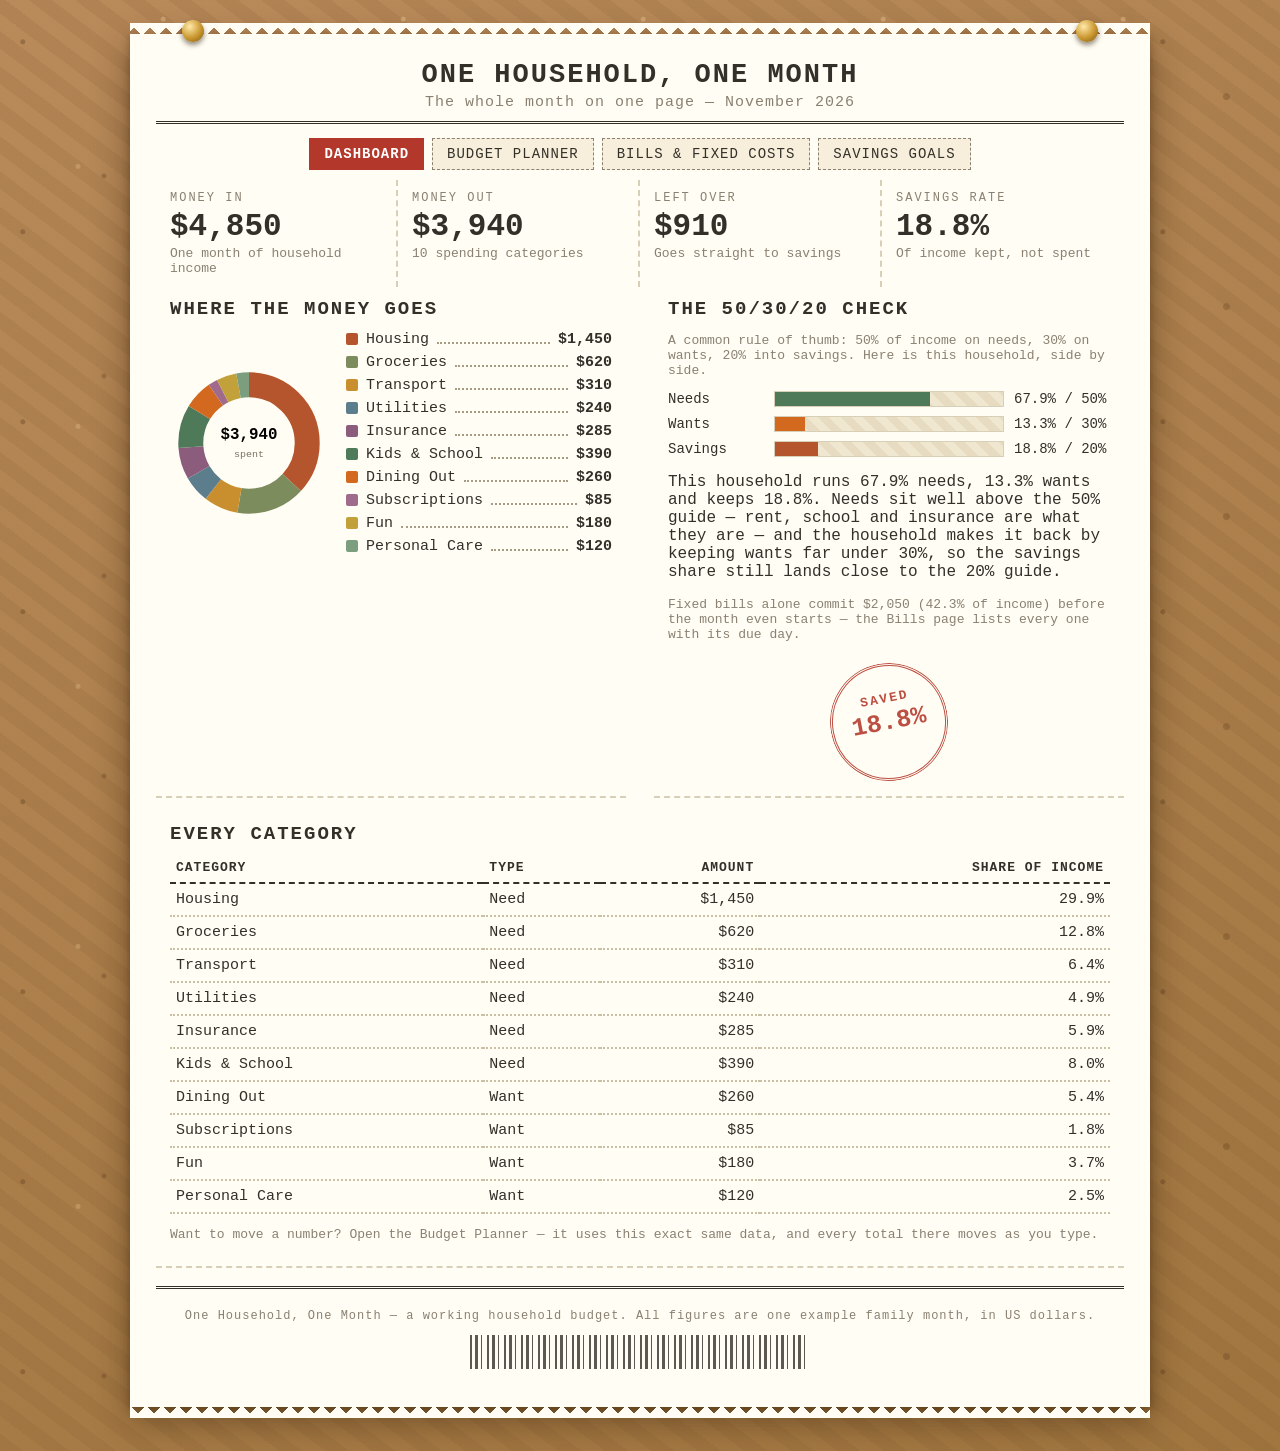
==== index.html @ 1c5a6b63 "temp test copy of household budget site (receipt restyle)" ====
<!DOCTYPE html>
<html lang="en">
<head>
<meta charset="utf-8">
<meta name="viewport" content="width=device-width, initial-scale=1">
<title>Dashboard — One Household, One Month</title>
<link rel="stylesheet" href="style.css">
</head>
<body>
<div class="receipt">
<header class="top">
  <h1>One Household, One Month</h1>
  <p id="month-line">The whole month on one page — November 2026</p>
</header>
<nav class="pills">
  <a href="index.html" class="active">Dashboard</a>
  <a href="planner.html">Budget Planner</a>
  <a href="bills.html">Bills &amp; Fixed Costs</a>
  <a href="goals.html">Savings Goals</a>
</nav>
<main>
  <section class="cards" id="summary-cards"></section>

  <div class="grid2">
    <section class="card">
      <h2 style="margin-top:0">Where the money goes</h2>
      <div style="display:flex; gap:18px; align-items:center; flex-wrap:wrap">
        <svg id="donut" width="158" height="158" viewBox="0 0 190 190" role="img" aria-label="Spending by category donut chart"></svg>
        <ul class="legend" id="donut-legend" style="flex:1; min-width:200px"></ul>
      </div>
    </section>
    <section class="card">
      <h2 style="margin-top:0">The 50/30/20 check</h2>
      <p class="note">A common rule of thumb: 50% of income on needs, 30% on wants, 20% into savings. Here is this household, side by side.</p>
      <div id="rule-bars"></div>
      <p id="rule-verdict"></p>
      <p class="note" id="fixed-note"></p>
      <div style="text-align:center; padding:8px 0 4px"><span class="stamp" id="stamp">SAVED<br><span class="stamp-big">—</span></span></div>
    </section>
  </div>

  <section class="card" style="margin-top:14px">
    <h2 style="margin-top:0">Every category</h2>
    <table id="cat-table">
      <thead><tr><th>Category</th><th>Type</th><th class="num">Amount</th><th class="num">Share of income</th></tr></thead>
      <tbody></tbody>
    </table>
    <p class="note">Want to move a number? Open the Budget Planner — it uses this exact same data, and every total there moves as you type.</p>
  </section>
</main>
<footer>One Household, One Month — a working household budget. All figures are one example family month, in US dollars.</footer>
<script src="data.js"></script>
<script>
const d = window.HOUSEHOLD, M = window.BudgetMath;
const out = M.totalOut(d), left = M.leftover(d);
const needs = M.bucketTotal(d, 'needs'), wants = M.bucketTotal(d, 'wants');

document.getElementById('summary-cards').innerHTML = [
  ['Money in', M.money(d.income), 'One month of household income'],
  ['Money out', M.money(out), d.categories.length + ' spending categories'],
  ['Left over', M.money(left), 'Goes straight to savings'],
  ['Savings rate', M.pct(left, d.income).toFixed(1) + '%', 'Of income kept, not spent']
].map(c => `<div class="card"><div class="label">${c[0]}</div><div class="big">${c[1]}</div><div class="sub">${c[2]}</div></div>`).join('');

// Donut chart, drawn as SVG stroke segments from the same data.
const svg = document.getElementById('donut');
const R = 70, C = 2 * Math.PI * R;
let offset = 0, segs = '';
for (const c of d.categories) {
  const frac = c.amount / out;
  segs += `<circle cx="95" cy="95" r="${R}" fill="none" stroke="${c.color}" stroke-width="30"
    stroke-dasharray="${(frac * C).toFixed(1)} ${C.toFixed(1)}"
    stroke-dashoffset="${(-offset * C).toFixed(1)}" transform="rotate(-90 95 95)"></circle>`;
  offset += frac;
}
svg.innerHTML = segs + `<text x="95" y="90" text-anchor="middle" font-size="19" font-weight="bold">${M.money(out)}</text>
  <text x="95" y="112" text-anchor="middle" font-size="12" fill="#7a7264">spent</text>`;

document.getElementById('donut-legend').innerHTML = d.categories.map(c =>
  `<li><span class="dot" style="background:${c.color}"></span>${c.name}<span class="leader"></span><span class="amt">${M.money(c.amount)}</span></li>`).join('');

const rows = [
  ['Needs', needs, 50, '#4f7a5a'],
  ['Wants', wants, 30, '#d2691e'],
  ['Savings', left, 20, '#b4552d']
];
document.getElementById('rule-bars').innerHTML = rows.map(r => {
  const actual = M.pct(r[1], d.income);
  return `<div class="bar-row"><span>${r[0]}</span>
    <span class="bar-track"><span class="bar-fill" style="display:block;width:${Math.min(actual, 100).toFixed(1)}%;background:${r[3]}"></span></span>
    <span>${actual.toFixed(1)}% / ${r[2]}%</span></div>`;
}).join('');
document.getElementById('rule-verdict').textContent =
  `This household runs ${M.pct(needs, d.income).toFixed(1)}% needs, ${M.pct(wants, d.income).toFixed(1)}% wants and keeps ${M.pct(left, d.income).toFixed(1)}%. Needs sit well above the 50% guide — rent, school and insurance are what they are — and the household makes it back by keeping wants far under 30%, so the savings share still lands close to the 20% guide.`;

document.querySelector('#stamp .stamp-big').textContent = M.pct(left, d.income).toFixed(1) + '%';

const fixedTotal = d.bills.reduce((s, b) => s + b.amount, 0);
document.getElementById('fixed-note').textContent =
  `Fixed bills alone commit ${M.money(fixedTotal)} (${M.pct(fixedTotal, d.income).toFixed(1)}% of income) before the month even starts — the Bills page lists every one with its due day.`;

document.querySelector('#cat-table tbody').innerHTML = d.categories.map(c =>
  `<tr><td>${c.name}</td><td>${c.bucket === 'needs' ? 'Need' : 'Want'}</td><td class="num">${M.money(c.amount)}</td><td class="num">${M.pct(c.amount, d.income).toFixed(1)}%</td></tr>`).join('');
</script>
</div>
</body>
</html>
---- style.css ----
/* One Household, One Month — a giant shopping receipt pinned to a cork board.
   Monospace print, dotted leader lines, torn zig-zag edges, red ink stamps,
   and the savings goals as little pinned notes beside the main receipt. */
:root {
  --paper: #fffdf4;
  --paper-shade: #f7efdb;
  --ink: #33302a;
  --muted: #8a8172;
  --stamp-red: #b3372a;
  --cork-1: #b98a5a;
  --cork-2: #a1763f;
  --line: #d8cfb8;
}
* { box-sizing: border-box; }
body {
  margin: 0;
  font-family: 'Courier New', Courier, monospace;
  color: var(--ink);
  /* The cork board: warm brown with a fine speckle of cork flecks. */
  background-color: var(--cork-1);
  background-image:
    radial-gradient(circle at 12% 22%, rgba(90, 58, 26, .35) 0 2px, transparent 3px),
    radial-gradient(circle at 68% 8%, rgba(255, 226, 178, .30) 0 2px, transparent 3px),
    radial-gradient(circle at 84% 46%, rgba(90, 58, 26, .28) 0 3px, transparent 4px),
    radial-gradient(circle at 30% 64%, rgba(255, 226, 178, .22) 0 2px, transparent 3px),
    radial-gradient(circle at 52% 88%, rgba(90, 58, 26, .30) 0 2px, transparent 3px),
    radial-gradient(circle at 93% 78%, rgba(255, 226, 178, .25) 0 3px, transparent 4px),
    repeating-linear-gradient(37deg, rgba(122, 82, 40, .12) 0 14px, transparent 14px 28px),
    linear-gradient(160deg, var(--cork-1), var(--cork-2));
  background-size: 190px 190px, 240px 240px, 210px 210px, 260px 260px, 200px 200px, 230px 230px, auto, auto;
  padding: 34px 14px 44px;
}

/* ---------- the receipt sheet ---------- */
.receipt {
  position: relative;
  max-width: 1020px;
  margin: 0 auto;
  background: var(--paper);
  box-shadow: 0 14px 34px rgba(46, 28, 8, .45), 0 3px 8px rgba(46, 28, 8, .35);
  padding: 10px 0 6px;
}
/* torn zig-zag tear edges, top and bottom */
.receipt::before, .receipt::after {
  content: ""; position: absolute; left: 0; right: 0; height: 12px;
  background:
    linear-gradient(45deg, transparent 33.333%, var(--paper) 33.333%, var(--paper) 66.667%, transparent 66.667%),
    linear-gradient(-45deg, transparent 33.333%, var(--paper) 33.333%, var(--paper) 66.667%, transparent 66.667%);
  background-size: 16px 32px;
}
.receipt::before { top: -11px; transform: rotate(180deg); }
.receipt::after { bottom: -11px; }
/* brass pins through the top corners */
header.top::before, header.top::after {
  content: ""; position: absolute; top: -24px; width: 22px; height: 22px; border-radius: 50%;
  background: radial-gradient(circle at 35% 30%, #ffe9a8, #c9962e 55%, #7d5a14);
  box-shadow: 0 3px 5px rgba(46, 28, 8, .5);
  z-index: 3;
}
header.top::before { left: 26px; }
header.top::after { right: 26px; }

header.top {
  position: relative;
  text-align: center;
  padding: 16px 20px 10px;
  border-bottom: 3px double var(--ink);
  margin: 0 26px;
}
header.top h1 {
  margin: 0 0 4px; font-size: 27px; letter-spacing: 2px; text-transform: uppercase;
}
header.top p { margin: 0; color: var(--muted); font-size: 15px; letter-spacing: 1px; }

nav.pills {
  display: flex; gap: 8px; flex-wrap: wrap; justify-content: center;
  padding: 14px 20px 2px;
}
nav.pills a {
  text-decoration: none; color: var(--ink);
  background: var(--paper-shade); border: 1px dashed var(--muted);
  padding: 7px 14px; font-size: 14px; letter-spacing: 1px; text-transform: uppercase;
}
nav.pills a.active { background: var(--stamp-red); border: 1px solid var(--stamp-red); color: #fff; font-weight: bold; }

main { padding: 8px 26px 8px; }
.cards { display: grid; grid-template-columns: repeat(auto-fit, minmax(210px, 1fr)); gap: 0; }
.card {
  background: transparent; border: 0; border-bottom: 2px dashed var(--line);
  padding: 11px 14px;
}
.cards .card { border-bottom: 0; border-right: 2px dashed var(--line); }
.cards .card:last-child { border-right: 0; }
@media (max-width: 760px) { .cards .card { border-right: 0; border-bottom: 2px dashed var(--line); } }
.card .label { color: var(--muted); font-size: 12px; text-transform: uppercase; letter-spacing: 2px; }
.card .big { font-size: 31px; font-weight: bold; margin: 4px 0 2px; }
.card .sub { color: var(--muted); font-size: 13px; }
h2 { font-size: 19px; margin: 14px 0 8px; text-transform: uppercase; letter-spacing: 2px; }
.grid2 { display: grid; grid-template-columns: 1fr 1fr; gap: 0 28px; }
@media (max-width: 760px) { .grid2 { grid-template-columns: 1fr; } }

/* dotted leader lines between a name and its number */
.legend { list-style: none; margin: 0; padding: 0; font-size: 15px; }
.legend li { display: flex; align-items: flex-end; gap: 8px; padding: 3px 0; }
.legend .leader { flex: 1; border-bottom: 2px dotted #a79c83; margin-bottom: 4px; }
.legend .dot { width: 12px; height: 12px; border-radius: 2px; display: inline-block; margin-bottom: 3px; }
.legend .amt { font-weight: bold; }

.bar-row { display: grid; grid-template-columns: 96px 1fr 96px; gap: 10px; align-items: center; margin: 9px 0; font-size: 14px; }
.bar-track { background: repeating-linear-gradient(45deg, #efe7d0 0 8px, #e7dcc2 8px 16px); height: 16px; border: 1px solid var(--line); }
.bar-fill { height: 100%; }

table { width: 100%; border-collapse: collapse; font-size: 15px; }
th, td { padding: 7px 6px; border-bottom: 2px dotted #c9bfa5; text-align: left; }
th { text-transform: uppercase; letter-spacing: 1px; font-size: 13px; border-bottom: 2px dashed var(--ink); }
td.num, th.num { text-align: right; }
tfoot th { border-bottom: 0; border-top: 3px double var(--ink); }

input[type="number"], select {
  width: 110px; padding: 6px 8px; font-size: 16px; font-family: inherit; font-weight: bold;
  color: var(--ink); background: #fffef9;
  border: 0; border-bottom: 2px dotted var(--muted); border-radius: 0;
}
select { width: auto; }
input[type="number"]:focus, select:focus { outline: 2px dashed var(--stamp-red); outline-offset: 1px; }
input[type="range"] { width: 100%; accent-color: var(--stamp-red); }
button {
  background: var(--paper); color: var(--stamp-red); cursor: pointer;
  border: 2px solid var(--stamp-red); border-radius: 4px;
  padding: 8px 16px; font-size: 14px; font-family: inherit; font-weight: bold;
  text-transform: uppercase; letter-spacing: 1px; transform: rotate(-.5deg);
}
button.secondary { color: var(--ink); border-color: var(--ink); transform: rotate(.5deg); }

.progress { background: repeating-linear-gradient(45deg, #f1e9d2 0 8px, #e9dfc4 8px 16px); height: 15px; border: 1px solid var(--line); margin: 8px 0; }
.progress > div { height: 100%; background: var(--stamp-red); opacity: .75; }

.calendar { display: grid; grid-template-columns: repeat(7, 1fr); gap: 5px; }
.calendar .dow { font-size: 11px; color: var(--muted); text-align: center; text-transform: uppercase; letter-spacing: 1px; }
.calendar .day {
  background: #fffef9; border: 1px dashed #c9bfa5;
  min-height: 62px; padding: 5px; font-size: 13px;
}
.calendar .day.empty { background: transparent; border: 0; }
.calendar .day .bill { display: block; margin-top: 4px; color: var(--stamp-red); font-size: 11px; font-weight: bold; }

/* the red ink stamp */
.stamp {
  display: inline-block; color: var(--stamp-red); border: 3px double var(--stamp-red);
  border-radius: 50%; width: 118px; height: 118px; text-align: center;
  transform: rotate(-11deg); opacity: .88; padding-top: 25px;
  font-weight: bold; letter-spacing: 2px; font-size: 13px; line-height: 1.25;
  mask-image: radial-gradient(circle, #000 78%, rgba(0,0,0,.75) 100%);
}
.stamp .stamp-big { font-size: 25px; letter-spacing: 0; }

/* savings goals: little torn notes pinned beside the receipt */
#goal-cards { gap: 18px; }
#goal-cards .card {
  --note: #fdf3b8;
  position: relative; background: var(--note); border: 0;
  padding: 20px 16px 18px; box-shadow: 0 6px 14px rgba(46, 28, 8, .30);
}
#goal-cards .card:nth-child(1) { --note: #fdf3b8; transform: rotate(-1.2deg); }
#goal-cards .card:nth-child(2) { --note: #dceefb; transform: rotate(.8deg); }
#goal-cards .card:nth-child(3) { --note: #fbe3ec; transform: rotate(-.6deg); }
#goal-cards .card::before {
  content: ""; position: absolute; top: -10px; left: 50%; margin-left: -10px;
  width: 20px; height: 20px; border-radius: 50%;
  background: radial-gradient(circle at 35% 30%, #ffb3a3, var(--stamp-red) 60%, #7e1f16);
  box-shadow: 0 3px 4px rgba(46, 28, 8, .45); z-index: 2;
}
#goal-cards .card::after {
  content: ""; position: absolute; left: 0; right: 0; bottom: -9px; height: 10px;
  background:
    linear-gradient(45deg, transparent 33.333%, var(--note) 33.333%, var(--note) 66.667%, transparent 66.667%),
    linear-gradient(-45deg, transparent 33.333%, var(--note) 33.333%, var(--note) 66.667%, transparent 66.667%);
  background-size: 14px 28px;
}
#goal-cards .progress { background: rgba(255,255,255,.55); border-color: rgba(90, 70, 30, .25); }
#goal-cards .progress > div { background: var(--ink); opacity: .65; }

footer {
  color: var(--muted); font-size: 12px; text-align: center; letter-spacing: 1px;
  padding: 20px 26px 16px; margin: 10px 26px 14px; border-top: 3px double var(--ink);
}
/* a printed barcode along the foot of the receipt */
footer::after {
  content: ""; display: block; height: 34px; margin: 12px auto 2px; max-width: 340px;
  background: repeating-linear-gradient(90deg, var(--ink) 0 2px, transparent 2px 5px, var(--ink) 5px 8px, transparent 8px 11px, var(--ink) 11px 12px, transparent 12px 17px);
  opacity: .8;
}
.note { color: var(--muted); font-size: 13px; }
.warn { color: var(--stamp-red); font-weight: bold; text-transform: uppercase; letter-spacing: 1px; }
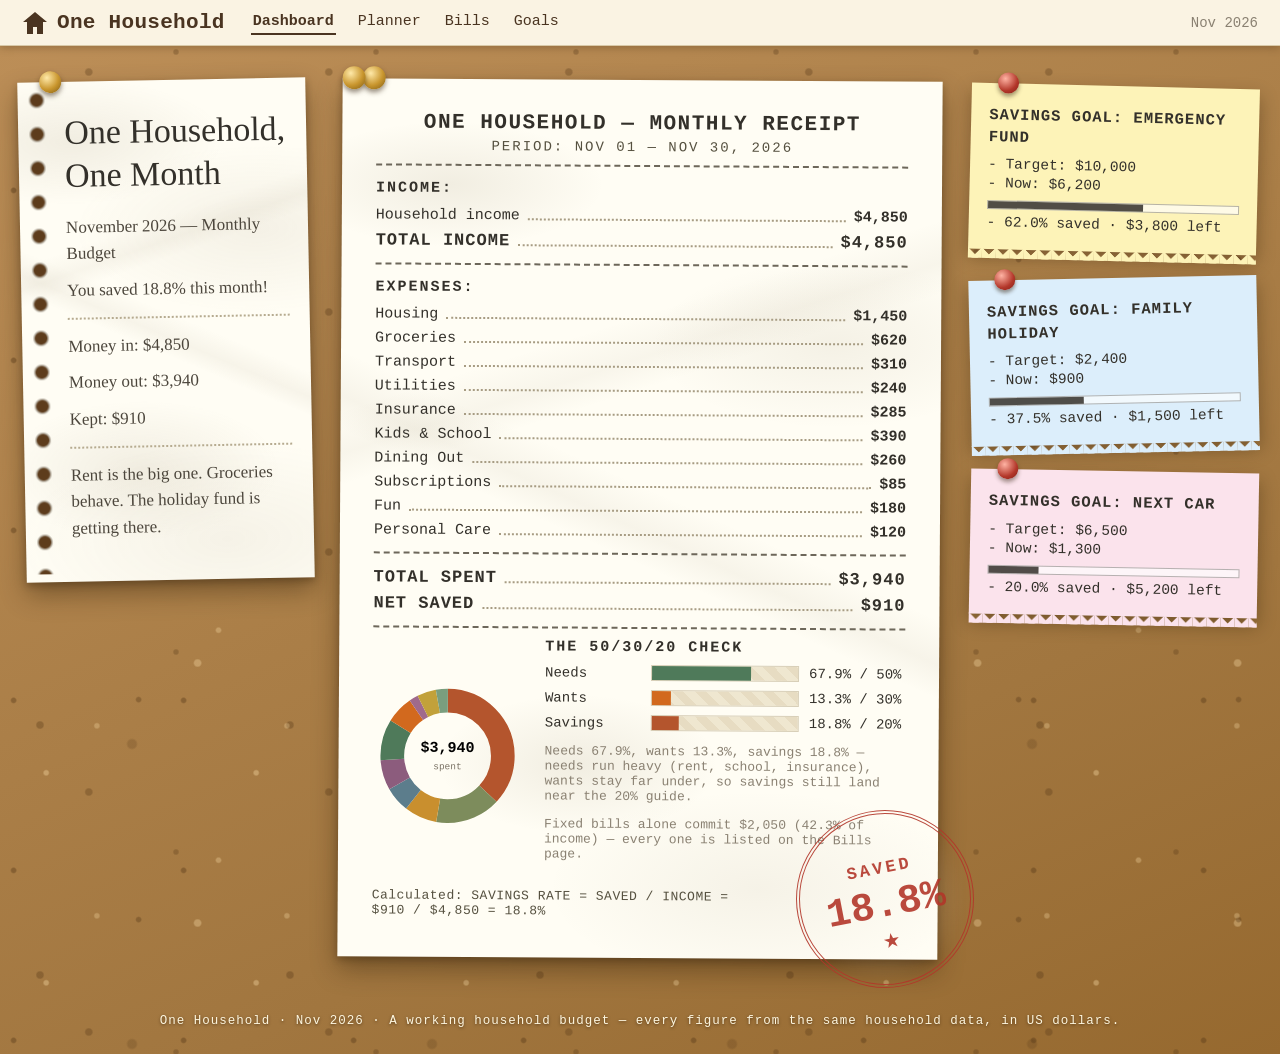
==== commit a41f50ee: "replica mockup restyle" ====
--- a/index.html
+++ b/index.html
@@ -7,60 +7,96 @@
 <link rel="stylesheet" href="style.css">
 </head>
 <body>
-<div class="receipt">
-<header class="top">
-  <h1>One Household, One Month</h1>
-  <p id="month-line">The whole month on one page — November 2026</p>
+<header class="topbar">
+  <span class="brand">
+    <svg width="26" height="24" viewBox="0 0 26 24" aria-hidden="true"><path d="M13 1 L25 11 H21 V23 H15 V16 H11 V23 H5 V11 H1 Z" fill="#4a3421"/></svg>
+    One Household
+  </span>
+  <nav class="topnav">
+    <a href="index.html" class="active">Dashboard</a>
+    <a href="planner.html">Planner</a>
+    <a href="bills.html">Bills</a>
+    <a href="goals.html">Goals</a>
+  </nav>
+  <span class="month-tag">Nov 2026</span>
 </header>
-<nav class="pills">
-  <a href="index.html" class="active">Dashboard</a>
-  <a href="planner.html">Budget Planner</a>
-  <a href="bills.html">Bills &amp; Fixed Costs</a>
-  <a href="goals.html">Savings Goals</a>
-</nav>
-<main>
-  <section class="cards" id="summary-cards"></section>
 
-  <div class="grid2">
-    <section class="card">
-      <h2 style="margin-top:0">Where the money goes</h2>
-      <div style="display:flex; gap:18px; align-items:center; flex-wrap:wrap">
-        <svg id="donut" width="158" height="158" viewBox="0 0 190 190" role="img" aria-label="Spending by category donut chart"></svg>
-        <ul class="legend" id="donut-legend" style="flex:1; min-width:200px"></ul>
+<div class="board">
+  <!-- LEFT: the notebook page -->
+  <aside class="notebook crumpled torn">
+    <h1>One Household,<br>One Month</h1>
+    <p>November 2026 — Monthly Budget</p>
+    <p id="left-saved-line">You saved 18.8% this month!</p>
+    <div class="dotline"></div>
+    <p>Money in: <span id="left-in"></span></p>
+    <p>Money out: <span id="left-out"></span></p>
+    <p>Kept: <span id="left-kept"></span></p>
+    <div class="dotline"></div>
+    <p>Rent is the big one. Groceries behave. The holiday fund is getting there.</p>
+  </aside>
+
+  <!-- CENTRE: the monthly receipt -->
+  <div class="receipt-col">
+    <main class="receipt crumpled torn">
+      <h1>One Household — Monthly Receipt</h1>
+      <p class="period">Period: Nov 01 — Nov 30, 2026</p>
+      <div class="rule-dash"></div>
+
+      <h3>Income:</h3>
+      <div class="rline"><span>Household income</span><span class="leader"></span><span class="amt" id="rc-income"></span></div>
+      <div class="rline total"><span>Total income</span><span class="leader"></span><span class="amt" id="rc-total-income"></span></div>
+      <div class="rule-dash"></div>
+
+      <h3>Expenses:</h3>
+      <div id="rc-expenses"></div>
+      <div class="rule-dash"></div>
+      <div class="rline total"><span>Total spent</span><span class="leader"></span><span class="amt" id="rc-total-spent"></span></div>
+      <div class="rline total"><span>Net saved</span><span class="leader"></span><span class="amt" id="rc-net-saved"></span></div>
+      <div class="rule-dash"></div>
+
+      <div class="chart-row">
+        <svg id="donut" width="150" height="150" viewBox="0 0 190 190" role="img" aria-label="Spending by category donut chart"></svg>
+        <div>
+          <h3 style="margin-top:0">The 50/30/20 check</h3>
+          <div id="rule-bars"></div>
+          <p class="note" id="rule-verdict" style="margin-bottom:4px"></p>
+          <p class="note" id="fixed-note"></p>
+        </div>
       </div>
-    </section>
-    <section class="card">
-      <h2 style="margin-top:0">The 50/30/20 check</h2>
-      <p class="note">A common rule of thumb: 50% of income on needs, 30% on wants, 20% into savings. Here is this household, side by side.</p>
-      <div id="rule-bars"></div>
-      <p id="rule-verdict"></p>
-      <p class="note" id="fixed-note"></p>
-      <div style="text-align:center; padding:8px 0 4px"><span class="stamp" id="stamp">SAVED<br><span class="stamp-big">—</span></span></div>
-    </section>
+      <p class="calc-line" id="calc-line"></p>
+    </main>
+    <div class="stamp-lg" id="stamp">SAVED<br><span class="stamp-big">—</span><br>★</div>
   </div>
 
-  <section class="card" style="margin-top:14px">
-    <h2 style="margin-top:0">Every category</h2>
-    <table id="cat-table">
-      <thead><tr><th>Category</th><th>Type</th><th class="num">Amount</th><th class="num">Share of income</th></tr></thead>
-      <tbody></tbody>
-    </table>
-    <p class="note">Want to move a number? Open the Budget Planner — it uses this exact same data, and every total there moves as you type.</p>
-  </section>
-</main>
-<footer>One Household, One Month — a working household budget. All figures are one example family month, in US dollars.</footer>
+  <!-- RIGHT: the savings goal notes -->
+  <aside class="goal-notes" id="goal-notes"></aside>
+</div>
+
+<footer class="board-foot">One Household · Nov 2026 · A working household budget — every figure from the same household data, in US dollars.</footer>
+
 <script src="data.js"></script>
 <script>
 const d = window.HOUSEHOLD, M = window.BudgetMath;
 const out = M.totalOut(d), left = M.leftover(d);
 const needs = M.bucketTotal(d, 'needs'), wants = M.bucketTotal(d, 'wants');
+const rate = M.pct(left, d.income);
 
-document.getElementById('summary-cards').innerHTML = [
-  ['Money in', M.money(d.income), 'One month of household income'],
-  ['Money out', M.money(out), d.categories.length + ' spending categories'],
-  ['Left over', M.money(left), 'Goes straight to savings'],
-  ['Savings rate', M.pct(left, d.income).toFixed(1) + '%', 'Of income kept, not spent']
-].map(c => `<div class="card"><div class="label">${c[0]}</div><div class="big">${c[1]}</div><div class="sub">${c[2]}</div></div>`).join('');
+// Left notebook page
+document.getElementById('left-saved-line').textContent = `You saved ${rate.toFixed(1)}% this month!`;
+document.getElementById('left-in').textContent = M.money(d.income);
+document.getElementById('left-out').textContent = M.money(out);
+document.getElementById('left-kept').textContent = M.money(left);
+
+// Receipt lines, all from the one data object
+document.getElementById('rc-income').textContent = M.money(d.income);
+document.getElementById('rc-total-income').textContent = M.money(d.income);
+document.getElementById('rc-expenses').innerHTML = d.categories.map(c =>
+  `<div class="rline"><span>${c.name}</span><span class="leader"></span><span class="amt">${M.money(c.amount)}</span></div>`).join('');
+document.getElementById('rc-total-spent').textContent = M.money(out);
+document.getElementById('rc-net-saved').textContent = M.money(left);
+document.getElementById('calc-line').textContent =
+  `Calculated: SAVINGS RATE = SAVED / INCOME = ${M.money(left)} / ${M.money(d.income)} = ${rate.toFixed(1)}%`;
+document.querySelector('#stamp .stamp-big').textContent = rate.toFixed(1) + '%';
 
 // Donut chart, drawn as SVG stroke segments from the same data.
 const svg = document.getElementById('donut');
@@ -76,9 +112,6 @@
 svg.innerHTML = segs + `<text x="95" y="90" text-anchor="middle" font-size="19" font-weight="bold">${M.money(out)}</text>
   <text x="95" y="112" text-anchor="middle" font-size="12" fill="#7a7264">spent</text>`;
 
-document.getElementById('donut-legend').innerHTML = d.categories.map(c =>
-  `<li><span class="dot" style="background:${c.color}"></span>${c.name}<span class="leader"></span><span class="amt">${M.money(c.amount)}</span></li>`).join('');
-
 const rows = [
   ['Needs', needs, 50, '#4f7a5a'],
   ['Wants', wants, 30, '#d2691e'],
@@ -91,17 +124,23 @@
     <span>${actual.toFixed(1)}% / ${r[2]}%</span></div>`;
 }).join('');
 document.getElementById('rule-verdict').textContent =
-  `This household runs ${M.pct(needs, d.income).toFixed(1)}% needs, ${M.pct(wants, d.income).toFixed(1)}% wants and keeps ${M.pct(left, d.income).toFixed(1)}%. Needs sit well above the 50% guide — rent, school and insurance are what they are — and the household makes it back by keeping wants far under 30%, so the savings share still lands close to the 20% guide.`;
-
-document.querySelector('#stamp .stamp-big').textContent = M.pct(left, d.income).toFixed(1) + '%';
+  `Needs ${M.pct(needs, d.income).toFixed(1)}%, wants ${M.pct(wants, d.income).toFixed(1)}%, savings ${rate.toFixed(1)}% — needs run heavy (rent, school, insurance), wants stay far under, so savings still land near the 20% guide.`;
 
 const fixedTotal = d.bills.reduce((s, b) => s + b.amount, 0);
 document.getElementById('fixed-note').textContent =
-  `Fixed bills alone commit ${M.money(fixedTotal)} (${M.pct(fixedTotal, d.income).toFixed(1)}% of income) before the month even starts — the Bills page lists every one with its due day.`;
+  `Fixed bills alone commit ${M.money(fixedTotal)} (${M.pct(fixedTotal, d.income).toFixed(1)}% of income) — every one is listed on the Bills page.`;
 
-document.querySelector('#cat-table tbody').innerHTML = d.categories.map(c =>
-  `<tr><td>${c.name}</td><td>${c.bucket === 'needs' ? 'Need' : 'Want'}</td><td class="num">${M.money(c.amount)}</td><td class="num">${M.pct(c.amount, d.income).toFixed(1)}%</td></tr>`).join('');
+// Right-hand goal notes, one per savings goal
+document.getElementById('goal-notes').innerHTML = d.goals.map(g => {
+  const p = M.pct(g.saved, g.target);
+  return `<section class="note-card">
+    <h3>Savings goal: ${g.name}</h3>
+    <p>- Target: ${M.money(g.target)}</p>
+    <p>- Now: ${M.money(g.saved)}</p>
+    <div class="bar"><div style="width:${p.toFixed(1)}%"></div></div>
+    <p>- ${p.toFixed(1)}% saved · ${M.money(g.target - g.saved)} left</p>
+  </section>`;
+}).join('');
 </script>
-</div>
 </body>
 </html>
--- a/style.css
+++ b/style.css
@@ -1,121 +1,210 @@
-/* One Household, One Month — a giant shopping receipt pinned to a cork board.
-   Monospace print, dotted leader lines, torn zig-zag edges, red ink stamps,
-   and the savings goals as little pinned notes beside the main receipt. */
+/* One Household, One Month — a cork board with papers pinned to it.
+   Composition follows the approved mockup: a slim cream top bar, a crumpled
+   notebook page on the left, the big monthly receipt in the centre with a
+   red ink stamp overlapping its corner, and the savings goals as small
+   coloured notes pinned on the right. */
 :root {
   --paper: #fffdf4;
-  --paper-shade: #f7efdb;
   --ink: #33302a;
   --muted: #8a8172;
   --stamp-red: #b3372a;
-  --cork-1: #b98a5a;
-  --cork-2: #a1763f;
   --line: #d8cfb8;
+  --hand: 'Segoe Print', 'Bradley Hand', 'Comic Sans MS', cursive;
+  --mono: 'Courier New', Courier, monospace;
 }
 * { box-sizing: border-box; }
 body {
   margin: 0;
-  font-family: 'Courier New', Courier, monospace;
+  font-family: var(--mono);
   color: var(--ink);
-  /* The cork board: warm brown with a fine speckle of cork flecks. */
-  background-color: var(--cork-1);
+  /* The cork board: warm cork tones with a dense fleck speckle, no stripes. */
+  background-color: #b0824f;
   background-image:
-    radial-gradient(circle at 12% 22%, rgba(90, 58, 26, .35) 0 2px, transparent 3px),
-    radial-gradient(circle at 68% 8%, rgba(255, 226, 178, .30) 0 2px, transparent 3px),
-    radial-gradient(circle at 84% 46%, rgba(90, 58, 26, .28) 0 3px, transparent 4px),
-    radial-gradient(circle at 30% 64%, rgba(255, 226, 178, .22) 0 2px, transparent 3px),
-    radial-gradient(circle at 52% 88%, rgba(90, 58, 26, .30) 0 2px, transparent 3px),
-    radial-gradient(circle at 93% 78%, rgba(255, 226, 178, .25) 0 3px, transparent 4px),
-    repeating-linear-gradient(37deg, rgba(122, 82, 40, .12) 0 14px, transparent 14px 28px),
-    linear-gradient(160deg, var(--cork-1), var(--cork-2));
-  background-size: 190px 190px, 240px 240px, 210px 210px, 260px 260px, 200px 200px, 230px 230px, auto, auto;
-  padding: 34px 14px 44px;
-}
-
-/* ---------- the receipt sheet ---------- */
-.receipt {
-  position: relative;
-  max-width: 1020px;
-  margin: 0 auto;
-  background: var(--paper);
-  box-shadow: 0 14px 34px rgba(46, 28, 8, .45), 0 3px 8px rgba(46, 28, 8, .35);
-  padding: 10px 0 6px;
-}
-/* torn zig-zag tear edges, top and bottom */
-.receipt::before, .receipt::after {
-  content: ""; position: absolute; left: 0; right: 0; height: 12px;
+    radial-gradient(circle at 8% 12%, rgba(84, 54, 22, .40) 0 2px, transparent 3.5px),
+    radial-gradient(circle at 22% 68%, rgba(255, 228, 175, .35) 0 2px, transparent 3.5px),
+    radial-gradient(circle at 37% 30%, rgba(84, 54, 22, .32) 0 3px, transparent 4.5px),
+    radial-gradient(circle at 51% 82%, rgba(255, 228, 175, .28) 0 2px, transparent 3.5px),
+    radial-gradient(circle at 63% 18%, rgba(84, 54, 22, .36) 0 2px, transparent 3.5px),
+    radial-gradient(circle at 76% 55%, rgba(255, 228, 175, .32) 0 3px, transparent 4.5px),
+    radial-gradient(circle at 88% 26%, rgba(84, 54, 22, .30) 0 2px, transparent 3.5px),
+    radial-gradient(circle at 95% 74%, rgba(255, 228, 175, .30) 0 2px, transparent 3.5px),
+    radial-gradient(circle at 44% 48%, rgba(84, 54, 22, .22) 0 4px, transparent 6px),
+    radial-gradient(circle at 16% 90%, rgba(84, 54, 22, .34) 0 3px, transparent 4.5px),
+    linear-gradient(155deg, #bd8f58, #a1763f 70%, #96692f);
+  background-size: 170px 170px, 210px 210px, 240px 240px, 190px 190px, 220px 220px, 260px 260px, 200px 200px, 230px 230px, 300px 300px, 250px 250px, auto;
+  min-height: 100vh;
+}
+
+/* ---------- slim cream top bar ---------- */
+.topbar {
+  display: flex; align-items: center; gap: 26px; flex-wrap: wrap;
+  background: #faf3e3; border-bottom: 1px solid #d9c9a8;
+  padding: 10px 22px; box-shadow: 0 2px 8px rgba(46, 28, 8, .25);
+  position: relative; z-index: 5;
+}
+.brand { display: flex; align-items: center; gap: 9px; font-size: 21px; font-weight: bold; color: #4a3421; letter-spacing: .3px; }
+.brand svg { display: block; }
+.topnav { display: flex; gap: 20px; flex-wrap: wrap; }
+.topnav a { text-decoration: none; color: #4a3421; font-size: 15px; padding: 3px 2px; }
+.topnav a.active { font-weight: bold; border-bottom: 2px solid #4a3421; }
+.topbar .month-tag { margin-left: auto; color: var(--muted); font-size: 14px; }
+
+/* ---------- the board (dashboard composition) ---------- */
+.board {
+  display: grid; grid-template-columns: 288px minmax(0, 1fr) 288px;
+  gap: 30px; max-width: 1280px; margin: 0 auto; padding: 34px 22px 56px;
+  align-items: start;
+}
+@media (max-width: 1020px) { .board { grid-template-columns: 1fr 1fr; } .receipt-col { grid-column: 1 / -1; order: -1; } }
+@media (max-width: 680px) { .board { grid-template-columns: 1fr; } }
+
+/* crumpled paper texture shared by the notebook page and the receipt */
+.crumpled {
+  background-color: var(--paper);
+  background-image:
+    radial-gradient(ellipse 220px 90px at 18% 12%, rgba(120, 100, 60, .10), transparent 70%),
+    radial-gradient(ellipse 260px 120px at 82% 30%, rgba(120, 100, 60, .08), transparent 70%),
+    radial-gradient(ellipse 200px 100px at 40% 78%, rgba(120, 100, 60, .10), transparent 70%),
+    radial-gradient(ellipse 300px 140px at 70% 92%, rgba(120, 100, 60, .07), transparent 70%),
+    linear-gradient(24deg, transparent 46%, rgba(120, 100, 60, .06) 49%, transparent 53%),
+    linear-gradient(-18deg, transparent 62%, rgba(120, 100, 60, .05) 65%, transparent 69%);
+  box-shadow: 0 12px 26px rgba(46, 28, 8, .42), 0 3px 7px rgba(46, 28, 8, .30);
+}
+/* torn zig-zag bottom edge for a paper */
+.torn { position: relative; }
+.torn::after {
+  content: ""; position: absolute; left: 0; right: 0; bottom: -10px; height: 11px;
   background:
     linear-gradient(45deg, transparent 33.333%, var(--paper) 33.333%, var(--paper) 66.667%, transparent 66.667%),
     linear-gradient(-45deg, transparent 33.333%, var(--paper) 33.333%, var(--paper) 66.667%, transparent 66.667%);
-  background-size: 16px 32px;
-}
-.receipt::before { top: -11px; transform: rotate(180deg); }
-.receipt::after { bottom: -11px; }
-/* brass pins through the top corners */
-header.top::before, header.top::after {
-  content: ""; position: absolute; top: -24px; width: 22px; height: 22px; border-radius: 50%;
+  background-size: 15px 30px;
+}
+
+/* LEFT: the notebook page, spiral holes down its left edge */
+.notebook {
+  position: relative; transform: rotate(-1.1deg);
+  padding: 26px 20px 30px 46px; min-height: 340px;
+}
+.notebook::before {
+  /* the punched spiral holes: dark cork showing through, evenly spaced */
+  content: ""; position: absolute; top: 8px; bottom: 8px; left: 9px; width: 20px;
+  background-image: radial-gradient(circle at 10px 10px, #5d3c1c 5.5px, rgba(46, 28, 8, .35) 7px, transparent 8.5px);
+  background-size: 20px 34px; background-repeat: repeat-y;
+}
+.notebook::after {
+  /* a brass pin at the top corner */
+  content: ""; position: absolute; top: -11px; left: 22px; width: 22px; height: 22px; border-radius: 50%;
   background: radial-gradient(circle at 35% 30%, #ffe9a8, #c9962e 55%, #7d5a14);
   box-shadow: 0 3px 5px rgba(46, 28, 8, .5);
-  z-index: 3;
-}
-header.top::before { left: 26px; }
-header.top::after { right: 26px; }
-
-header.top {
-  position: relative;
-  text-align: center;
-  padding: 16px 20px 10px;
-  border-bottom: 3px double var(--ink);
-  margin: 0 26px;
-}
-header.top h1 {
-  margin: 0 0 4px; font-size: 27px; letter-spacing: 2px; text-transform: uppercase;
-}
-header.top p { margin: 0; color: var(--muted); font-size: 15px; letter-spacing: 1px; }
-
-nav.pills {
-  display: flex; gap: 8px; flex-wrap: wrap; justify-content: center;
-  padding: 14px 20px 2px;
-}
-nav.pills a {
-  text-decoration: none; color: var(--ink);
-  background: var(--paper-shade); border: 1px dashed var(--muted);
-  padding: 7px 14px; font-size: 14px; letter-spacing: 1px; text-transform: uppercase;
-}
-nav.pills a.active { background: var(--stamp-red); border: 1px solid var(--stamp-red); color: #fff; font-weight: bold; }
-
-main { padding: 8px 26px 8px; }
+}
+.notebook h1 { font-family: var(--hand); font-size: 34px; line-height: 1.25; margin: 4px 0 18px; font-weight: normal; }
+.notebook p { font-family: var(--hand); font-size: 17px; line-height: 1.55; margin: 0 0 10px; color: #4c463c; }
+.notebook .dotline { border-bottom: 2px dotted #b6ab90; margin: 14px 0; }
+
+/* CENTRE: the big receipt */
+.receipt-col { position: relative; }
+.receipt {
+  position: relative; transform: rotate(.35deg);
+  padding: 30px 34px 26px;
+}
+.receipt::before, .receipt::after {
+  /* brass pins through the top corners */
+  content: ""; position: absolute; top: -12px; width: 23px; height: 23px; border-radius: 50%;
+  background: radial-gradient(circle at 35% 30%, #ffe9a8, #c9962e 55%, #7d5a14);
+  box-shadow: 0 3px 5px rgba(46, 28, 8, .5); z-index: 3;
+}
+.receipt::before { left: 20px; }
+.receipt::after { right: 20px; }
+.receipt h1 { text-align: center; font-size: 21px; letter-spacing: 1.5px; margin: 2px 0 4px; text-transform: uppercase; }
+.receipt .period { text-align: center; font-size: 14px; letter-spacing: 2px; color: #55503f; margin: 0 0 6px; text-transform: uppercase; }
+.rule-dash { border-bottom: 2px dashed #6d675a; margin: 10px 0; }
+.rule-dot { border-bottom: 2px dotted #a79c83; margin: 8px 0; }
+.receipt h3 { font-size: 15px; letter-spacing: 2px; margin: 14px 0 6px; text-transform: uppercase; }
+.rline { display: flex; align-items: flex-end; gap: 8px; padding: 3.5px 0; font-size: 15px; }
+.rline .leader { flex: 1; border-bottom: 2px dotted #a79c83; margin-bottom: 4px; }
+.rline .amt { font-weight: bold; }
+.rline.total { font-size: 17px; font-weight: bold; text-transform: uppercase; letter-spacing: 1px; }
+.receipt .calc-line { text-align: left; font-size: 13px; color: #55503f; margin-top: 14px; letter-spacing: .5px; padding-right: 165px; }
+@media (max-width: 680px) { .receipt .calc-line { padding-right: 110px; } }
+.receipt .chart-row { display: grid; grid-template-columns: auto 1fr; gap: 8px 22px; align-items: center; margin-top: 6px; }
+@media (max-width: 560px) { .receipt .chart-row { grid-template-columns: 1fr; } }
+
+/* the big red stamp, overlapping the receipt's bottom-right corner onto the cork */
+.stamp-lg {
+  position: absolute; right: -34px; bottom: -30px; z-index: 4;
+  width: 178px; height: 178px; border: 4px double var(--stamp-red); border-radius: 50%;
+  color: var(--stamp-red); text-align: center; transform: rotate(-11deg); opacity: .9;
+  padding-top: 44px; font-weight: bold; letter-spacing: 3px; font-size: 17px; line-height: 1.3;
+  background: radial-gradient(circle, rgba(255, 253, 244, .20), transparent 70%);
+}
+.stamp-lg .stamp-big { font-size: 40px; letter-spacing: 0; }
+@media (max-width: 680px) { .stamp-lg { right: -6px; bottom: -24px; width: 148px; height: 148px; padding-top: 36px; } .stamp-lg .stamp-big { font-size: 33px; } }
+
+/* RIGHT: the goal notes */
+.goal-notes { display: flex; flex-direction: column; gap: 26px; padding-top: 6px; }
+.note-card {
+  --note: #fdf3b8;
+  position: relative; background: var(--note); padding: 20px 18px 16px;
+  box-shadow: 0 8px 18px rgba(46, 28, 8, .38); font-size: 14.5px;
+}
+.note-card:nth-child(1) { --note: #fdf3b8; transform: rotate(1.4deg); }
+.note-card:nth-child(2) { --note: #dceefb; transform: rotate(-1.2deg); }
+.note-card:nth-child(3) { --note: #fbe3ec; transform: rotate(1deg); }
+.note-card::before {
+  /* the red push pin */
+  content: ""; position: absolute; top: -11px; left: 26px; width: 21px; height: 21px; border-radius: 50%;
+  background: radial-gradient(circle at 35% 30%, #ffb3a3, var(--stamp-red) 60%, #7e1f16);
+  box-shadow: 0 3px 4px rgba(46, 28, 8, .45); z-index: 2;
+}
+.note-card::after {
+  content: ""; position: absolute; left: 0; right: 0; bottom: -9px; height: 10px;
+  background:
+    linear-gradient(45deg, transparent 33.333%, var(--note) 33.333%, var(--note) 66.667%, transparent 66.667%),
+    linear-gradient(-45deg, transparent 33.333%, var(--note) 33.333%, var(--note) 66.667%, transparent 66.667%);
+  background-size: 14px 28px;
+}
+.note-card h3 { margin: 2px 0 8px; font-size: 15.5px; letter-spacing: 1px; text-transform: uppercase; line-height: 1.4; }
+.note-card p { margin: 3px 0; }
+.note-card .bar { height: 9px; background: rgba(255, 255, 255, .65); border: 1px solid rgba(51, 48, 42, .35); margin: 9px 0 5px; }
+.note-card .bar > div { height: 100%; background: rgba(51, 48, 42, .85); }
+
+/* ---------- pinned sheet pages (Planner / Bills / Goals) ---------- */
+.sheet {
+  position: relative; max-width: 1060px; margin: 34px auto 56px;
+  padding: 26px 30px 22px; transform: rotate(.2deg);
+}
+.sheet::before, .sheet::after {
+  content: ""; position: absolute; top: -12px; width: 23px; height: 23px; border-radius: 50%;
+  background: radial-gradient(circle at 35% 30%, #ffe9a8, #c9962e 55%, #7d5a14);
+  box-shadow: 0 3px 5px rgba(46, 28, 8, .5); z-index: 3;
+}
+.sheet::before { left: 24px; }
+.sheet::after { right: 24px; }
+.sheet > h1 { text-align: center; font-size: 24px; letter-spacing: 2px; text-transform: uppercase; margin: 4px 0 4px; }
+.sheet > .lede { text-align: center; color: var(--muted); margin: 0 0 8px; font-size: 15px; }
+.sheet-wrap { padding: 0 16px; }
+footer.board-foot { color: #fdf6df; text-align: center; font-size: 12.5px; letter-spacing: 1px; padding: 0 16px 26px; text-shadow: 0 1px 3px rgba(46,28,8,.6); }
+
+/* shared pieces inside the papers */
 .cards { display: grid; grid-template-columns: repeat(auto-fit, minmax(210px, 1fr)); gap: 0; }
-.card {
-  background: transparent; border: 0; border-bottom: 2px dashed var(--line);
-  padding: 11px 14px;
-}
+.card { background: transparent; border: 0; border-bottom: 2px dashed var(--line); padding: 11px 14px; }
 .cards .card { border-bottom: 0; border-right: 2px dashed var(--line); }
 .cards .card:last-child { border-right: 0; }
 @media (max-width: 760px) { .cards .card { border-right: 0; border-bottom: 2px dashed var(--line); } }
 .card .label { color: var(--muted); font-size: 12px; text-transform: uppercase; letter-spacing: 2px; }
-.card .big { font-size: 31px; font-weight: bold; margin: 4px 0 2px; }
+.card .big { font-size: 29px; font-weight: bold; margin: 4px 0 2px; }
 .card .sub { color: var(--muted); font-size: 13px; }
 h2 { font-size: 19px; margin: 14px 0 8px; text-transform: uppercase; letter-spacing: 2px; }
 .grid2 { display: grid; grid-template-columns: 1fr 1fr; gap: 0 28px; }
 @media (max-width: 760px) { .grid2 { grid-template-columns: 1fr; } }
-
-/* dotted leader lines between a name and its number */
-.legend { list-style: none; margin: 0; padding: 0; font-size: 15px; }
-.legend li { display: flex; align-items: flex-end; gap: 8px; padding: 3px 0; }
-.legend .leader { flex: 1; border-bottom: 2px dotted #a79c83; margin-bottom: 4px; }
-.legend .dot { width: 12px; height: 12px; border-radius: 2px; display: inline-block; margin-bottom: 3px; }
-.legend .amt { font-weight: bold; }
-
 .bar-row { display: grid; grid-template-columns: 96px 1fr 96px; gap: 10px; align-items: center; margin: 9px 0; font-size: 14px; }
 .bar-track { background: repeating-linear-gradient(45deg, #efe7d0 0 8px, #e7dcc2 8px 16px); height: 16px; border: 1px solid var(--line); }
 .bar-fill { height: 100%; }
-
 table { width: 100%; border-collapse: collapse; font-size: 15px; }
 th, td { padding: 7px 6px; border-bottom: 2px dotted #c9bfa5; text-align: left; }
 th { text-transform: uppercase; letter-spacing: 1px; font-size: 13px; border-bottom: 2px dashed var(--ink); }
 td.num, th.num { text-align: right; }
 tfoot th { border-bottom: 0; border-top: 3px double var(--ink); }
-
 input[type="number"], select {
   width: 110px; padding: 6px 8px; font-size: 16px; font-family: inherit; font-weight: bold;
   color: var(--ink); background: #fffef9;
@@ -131,31 +220,17 @@
   text-transform: uppercase; letter-spacing: 1px; transform: rotate(-.5deg);
 }
 button.secondary { color: var(--ink); border-color: var(--ink); transform: rotate(.5deg); }
-
 .progress { background: repeating-linear-gradient(45deg, #f1e9d2 0 8px, #e9dfc4 8px 16px); height: 15px; border: 1px solid var(--line); margin: 8px 0; }
 .progress > div { height: 100%; background: var(--stamp-red); opacity: .75; }
-
 .calendar { display: grid; grid-template-columns: repeat(7, 1fr); gap: 5px; }
 .calendar .dow { font-size: 11px; color: var(--muted); text-align: center; text-transform: uppercase; letter-spacing: 1px; }
-.calendar .day {
-  background: #fffef9; border: 1px dashed #c9bfa5;
-  min-height: 62px; padding: 5px; font-size: 13px;
-}
+.calendar .day { background: #fffef9; border: 1px dashed #c9bfa5; min-height: 62px; padding: 5px; font-size: 13px; }
 .calendar .day.empty { background: transparent; border: 0; }
 .calendar .day .bill { display: block; margin-top: 4px; color: var(--stamp-red); font-size: 11px; font-weight: bold; }
-
-/* the red ink stamp */
-.stamp {
-  display: inline-block; color: var(--stamp-red); border: 3px double var(--stamp-red);
-  border-radius: 50%; width: 118px; height: 118px; text-align: center;
-  transform: rotate(-11deg); opacity: .88; padding-top: 25px;
-  font-weight: bold; letter-spacing: 2px; font-size: 13px; line-height: 1.25;
-  mask-image: radial-gradient(circle, #000 78%, rgba(0,0,0,.75) 100%);
-}
-.stamp .stamp-big { font-size: 25px; letter-spacing: 0; }
-
-/* savings goals: little torn notes pinned beside the receipt */
-#goal-cards { gap: 18px; }
+.note { color: var(--muted); font-size: 13px; }
+.warn { color: var(--stamp-red); font-weight: bold; text-transform: uppercase; letter-spacing: 1px; }
+/* goals page: its cards are the same pinned notes, laid out in a row */
+#goal-cards { gap: 20px; padding-top: 14px; }
 #goal-cards .card {
   --note: #fdf3b8;
   position: relative; background: var(--note); border: 0;
@@ -179,16 +254,3 @@
 }
 #goal-cards .progress { background: rgba(255,255,255,.55); border-color: rgba(90, 70, 30, .25); }
 #goal-cards .progress > div { background: var(--ink); opacity: .65; }
-
-footer {
-  color: var(--muted); font-size: 12px; text-align: center; letter-spacing: 1px;
-  padding: 20px 26px 16px; margin: 10px 26px 14px; border-top: 3px double var(--ink);
-}
-/* a printed barcode along the foot of the receipt */
-footer::after {
-  content: ""; display: block; height: 34px; margin: 12px auto 2px; max-width: 340px;
-  background: repeating-linear-gradient(90deg, var(--ink) 0 2px, transparent 2px 5px, var(--ink) 5px 8px, transparent 8px 11px, var(--ink) 11px 12px, transparent 12px 17px);
-  opacity: .8;
-}
-.note { color: var(--muted); font-size: 13px; }
-.warn { color: var(--stamp-red); font-weight: bold; text-transform: uppercase; letter-spacing: 1px; }
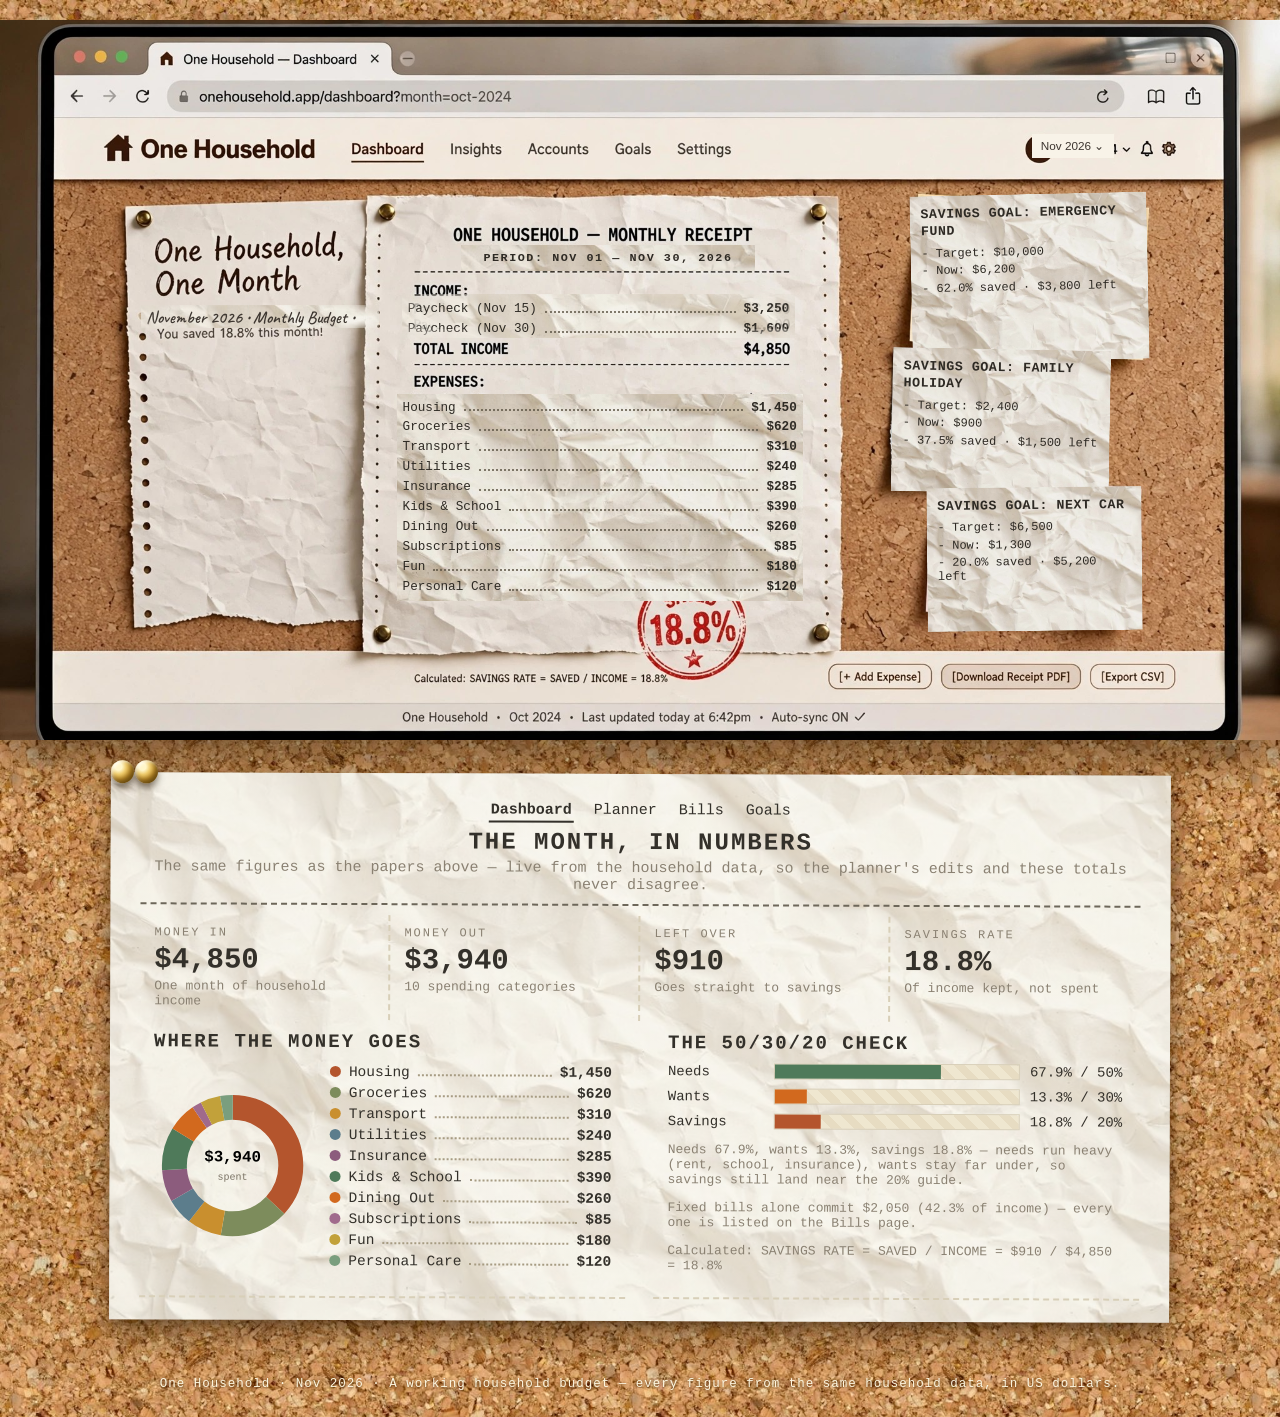
==== commit e3dbed55: "copy-paste mockup foundation build" ====
--- a/index.html
+++ b/index.html
@@ -7,71 +7,63 @@
 <link rel="stylesheet" href="style.css">
 </head>
 <body>
-<header class="topbar">
-  <span class="brand">
-    <svg width="26" height="24" viewBox="0 0 26 24" aria-hidden="true"><path d="M13 1 L25 11 H21 V23 H15 V16 H11 V23 H5 V11 H1 Z" fill="#4a3421"/></svg>
-    One Household
-  </span>
-  <nav class="topnav">
-    <a href="index.html" class="active">Dashboard</a>
-    <a href="planner.html">Planner</a>
-    <a href="bills.html">Bills</a>
-    <a href="goals.html">Goals</a>
-  </nav>
-  <span class="month-tag">Nov 2026</span>
-</header>
+<!-- The dashboard IS the approved design: the original scene, used as-is.
+     The numbers printed on its papers that belonged to the mockup's own
+     example (period, expense rows, goal notes) are covered by live patches
+     carrying this household's real figures from data.js. The totals printed
+     in the scene itself — $4,850 in, $3,940 out, $910 saved, 18.8% — already
+     are this household's numbers. -->
+<div class="stage" id="stage">
+  <img src="assets/dashboard-scene.jpg" alt="One Household dashboard: a laptop on a cork board showing the monthly receipt, a notebook page and three savings goal notes">
+  <a class="hot" style="left:28.6%; top:10.6%; width:7.6%; height:4.6%" href="index.html" aria-label="Dashboard"></a>
+  <a class="hot" style="left:49.6%; top:10.6%; width:5.4%; height:4.6%" href="goals.html" aria-label="Goals"></a>
 
-<div class="board">
-  <!-- LEFT: the notebook page -->
-  <aside class="notebook crumpled torn">
-    <h1>One Household,<br>One Month</h1>
-    <p>November 2026 — Monthly Budget</p>
-    <p id="left-saved-line">You saved 18.8% this month!</p>
-    <div class="dotline"></div>
-    <p>Money in: <span id="left-in"></span></p>
-    <p>Money out: <span id="left-out"></span></p>
-    <p>Kept: <span id="left-kept"></span></p>
-    <div class="dotline"></div>
-    <p>Rent is the big one. Groceries behave. The holiday fund is getting there.</p>
-  </aside>
+  <div class="ov patch-hard flex-c" id="ov-period" style="left:36.0%; top:31.2%; width:23.0%; height:3.6%">PERIOD: NOV 01 — NOV 30, 2026</div>
 
-  <!-- CENTRE: the monthly receipt -->
-  <div class="receipt-col">
-    <main class="receipt crumpled torn">
-      <h1>One Household — Monthly Receipt</h1>
-      <p class="period">Period: Nov 01 — Nov 30, 2026</p>
-      <div class="rule-dash"></div>
-
-      <h3>Income:</h3>
-      <div class="rline"><span>Household income</span><span class="leader"></span><span class="amt" id="rc-income"></span></div>
-      <div class="rline total"><span>Total income</span><span class="leader"></span><span class="amt" id="rc-total-income"></span></div>
-      <div class="rule-dash"></div>
-
-      <h3>Expenses:</h3>
-      <div id="rc-expenses"></div>
-      <div class="rule-dash"></div>
-      <div class="rline total"><span>Total spent</span><span class="leader"></span><span class="amt" id="rc-total-spent"></span></div>
-      <div class="rline total"><span>Net saved</span><span class="leader"></span><span class="amt" id="rc-net-saved"></span></div>
-      <div class="rule-dash"></div>
-
-      <div class="chart-row">
-        <svg id="donut" width="150" height="150" viewBox="0 0 190 190" role="img" aria-label="Spending by category donut chart"></svg>
-        <div>
-          <h3 style="margin-top:0">The 50/30/20 check</h3>
-          <div id="rule-bars"></div>
-          <p class="note" id="rule-verdict" style="margin-bottom:4px"></p>
-          <p class="note" id="fixed-note"></p>
-        </div>
-      </div>
-      <p class="calc-line" id="calc-line"></p>
-    </main>
-    <div class="stamp-lg" id="stamp">SAVED<br><span class="stamp-big">—</span><br>★</div>
+  <div class="ov patch-paper" style="left:31.4%; top:38.1%; width:30.7%; height:6.0%; padding:.35cqw .45cqw">
+    <div class="rline"><span>Paycheck (Nov 15)</span><span class="leader"></span><span class="amt">$3,250</span></div>
+    <div class="rline"><span>Paycheck (Nov 30)</span><span class="leader"></span><span class="amt">$1,600</span></div>
   </div>
 
-  <!-- RIGHT: the savings goal notes -->
-  <aside class="goal-notes" id="goal-notes"></aside>
+  <div class="ov patch-hard" id="ov-expenses" style="left:31.0%; top:51.9%; width:31.7%; padding:.3cqw .45cqw"></div>
+
+  <div class="ov patch-paper flex-c" id="ov-month" style="left:11.0%; top:39.6%; width:18.6%; height:3.2%; justify-content:flex-start; padding-left:.4cqw">November 2026 • Monthly Budget •</div>
+
+  <div class="ov flex-c" id="ov-cal" style="left:80.6%; top:15.9%; width:6.4%; height:3.2%; background:#f8f3e8; font-family:Arial, sans-serif; font-size:.92cqw; color:#3d3630">Nov 2026 ⌄</div>
+
+  <div id="ov-notes"></div>
 </div>
 
+<div class="sheet-wrap">
+  <main class="sheet crumpled torn">
+    <nav class="pills-in-sheet">
+      <a href="index.html" class="active">Dashboard</a>
+      <a href="planner.html">Planner</a>
+      <a href="bills.html">Bills</a>
+      <a href="goals.html">Goals</a>
+    </nav>
+    <h1>The month, in numbers</h1>
+    <p class="lede">The same figures as the papers above — live from the household data, so the planner's edits and these totals never disagree.</p>
+    <div class="rule-dash"></div>
+    <section class="cards" id="summary-cards"></section>
+    <div class="grid2">
+      <section class="card">
+        <h2 style="margin-top:0">Where the money goes</h2>
+        <div style="display:flex; gap:18px; align-items:center; flex-wrap:wrap">
+          <svg id="donut" width="158" height="158" viewBox="0 0 190 190" role="img" aria-label="Spending by category donut chart"></svg>
+          <ul class="legend" id="donut-legend" style="flex:1; min-width:200px"></ul>
+        </div>
+      </section>
+      <section class="card">
+        <h2 style="margin-top:0">The 50/30/20 check</h2>
+        <div id="rule-bars"></div>
+        <p class="note" id="rule-verdict"></p>
+        <p class="note" id="fixed-note"></p>
+        <p class="note" id="calc-line"></p>
+      </section>
+    </div>
+  </main>
+</div>
 <footer class="board-foot">One Household · Nov 2026 · A working household budget — every figure from the same household data, in US dollars.</footer>
 
 <script src="data.js"></script>
@@ -81,24 +73,33 @@
 const needs = M.bucketTotal(d, 'needs'), wants = M.bucketTotal(d, 'wants');
 const rate = M.pct(left, d.income);
 
-// Left notebook page
-document.getElementById('left-saved-line').textContent = `You saved ${rate.toFixed(1)}% this month!`;
-document.getElementById('left-in').textContent = M.money(d.income);
-document.getElementById('left-out').textContent = M.money(out);
-document.getElementById('left-kept').textContent = M.money(left);
+// Live patches over the scene's papers, all from the one data object.
+document.getElementById('ov-expenses').innerHTML = d.categories.map(c =>
+  `<div class="rline"><span>${c.name}</span><span class="leader"></span><span class="amt">${M.money(c.amount)}</span></div>`).join('');
 
-// Receipt lines, all from the one data object
-document.getElementById('rc-income').textContent = M.money(d.income);
-document.getElementById('rc-total-income').textContent = M.money(d.income);
-document.getElementById('rc-expenses').innerHTML = d.categories.map(c =>
-  `<div class="rline"><span>${c.name}</span><span class="leader"></span><span class="amt">${M.money(c.amount)}</span></div>`).join('');
-document.getElementById('rc-total-spent').textContent = M.money(out);
-document.getElementById('rc-net-saved').textContent = M.money(left);
-document.getElementById('calc-line').textContent =
-  `Calculated: SAVINGS RATE = SAVED / INCOME = ${M.money(left)} / ${M.money(d.income)} = ${rate.toFixed(1)}%`;
-document.querySelector('#stamp .stamp-big').textContent = rate.toFixed(1) + '%';
+const notePos = [
+  'left:71.2%; top:24.2%; width:18.5%; height:23.2%; transform:rotate(-1.2deg); background-color:#f6ebbb',
+  'left:69.7%; top:45.7%; width:17.0%; height:20.0%; transform:rotate(1deg); background-color:#d9eaf8',
+  'left:72.4%; top:64.9%; width:16.8%; height:20.0%; transform:rotate(-.6deg); background-color:#f8e1ec'
+];
+document.getElementById('ov-notes').innerHTML = d.goals.map((g, i) => {
+  const p = M.pct(g.saved, g.target);
+  return `<div class="ov note-ov" style="${notePos[i]}">
+    <h4>Savings goal: ${g.name}</h4>
+    <p>- Target: ${M.money(g.target)}</p>
+    <p>- Now: ${M.money(g.saved)}</p>
+    <p>- ${p.toFixed(1)}% saved · ${M.money(g.target - g.saved)} left</p>
+  </div>`;
+}).join('');
 
-// Donut chart, drawn as SVG stroke segments from the same data.
+// Live data section below the scene.
+document.getElementById('summary-cards').innerHTML = [
+  ['Money in', M.money(d.income), 'One month of household income'],
+  ['Money out', M.money(out), d.categories.length + ' spending categories'],
+  ['Left over', M.money(left), 'Goes straight to savings'],
+  ['Savings rate', rate.toFixed(1) + '%', 'Of income kept, not spent']
+].map(c => `<div class="card"><div class="label">${c[0]}</div><div class="big">${c[1]}</div><div class="sub">${c[2]}</div></div>`).join('');
+
 const svg = document.getElementById('donut');
 const R = 70, C = 2 * Math.PI * R;
 let offset = 0, segs = '';
@@ -111,6 +112,8 @@
 }
 svg.innerHTML = segs + `<text x="95" y="90" text-anchor="middle" font-size="19" font-weight="bold">${M.money(out)}</text>
   <text x="95" y="112" text-anchor="middle" font-size="12" fill="#7a7264">spent</text>`;
+document.getElementById('donut-legend').innerHTML = d.categories.map(c =>
+  `<li><span class="dot" style="background:${c.color}"></span>${c.name}<span class="leader"></span><span class="amt">${M.money(c.amount)}</span></li>`).join('');
 
 const rows = [
   ['Needs', needs, 50, '#4f7a5a'],
@@ -125,22 +128,11 @@
 }).join('');
 document.getElementById('rule-verdict').textContent =
   `Needs ${M.pct(needs, d.income).toFixed(1)}%, wants ${M.pct(wants, d.income).toFixed(1)}%, savings ${rate.toFixed(1)}% — needs run heavy (rent, school, insurance), wants stay far under, so savings still land near the 20% guide.`;
-
 const fixedTotal = d.bills.reduce((s, b) => s + b.amount, 0);
 document.getElementById('fixed-note').textContent =
   `Fixed bills alone commit ${M.money(fixedTotal)} (${M.pct(fixedTotal, d.income).toFixed(1)}% of income) — every one is listed on the Bills page.`;
-
-// Right-hand goal notes, one per savings goal
-document.getElementById('goal-notes').innerHTML = d.goals.map(g => {
-  const p = M.pct(g.saved, g.target);
-  return `<section class="note-card">
-    <h3>Savings goal: ${g.name}</h3>
-    <p>- Target: ${M.money(g.target)}</p>
-    <p>- Now: ${M.money(g.saved)}</p>
-    <div class="bar"><div style="width:${p.toFixed(1)}%"></div></div>
-    <p>- ${p.toFixed(1)}% saved · ${M.money(g.target - g.saved)} left</p>
-  </section>`;
-}).join('');
+document.getElementById('calc-line').textContent =
+  `Calculated: SAVINGS RATE = SAVED / INCOME = ${M.money(left)} / ${M.money(d.income)} = ${rate.toFixed(1)}%`;
 </script>
 </body>
 </html>
--- a/style.css
+++ b/style.css
@@ -3,13 +3,19 @@
    notebook page on the left, the big monthly receipt in the centre with a
    red ink stamp overlapping its corner, and the savings goals as small
    coloured notes pinned on the right. */
+@font-face {
+  font-family: 'Caveat';
+  src: url('fonts/Caveat-600.woff2') format('woff2');
+  font-weight: 600;
+  font-display: swap;
+}
 :root {
   --paper: #fffdf4;
   --ink: #33302a;
   --muted: #8a8172;
   --stamp-red: #b3372a;
   --line: #d8cfb8;
-  --hand: 'Segoe Print', 'Bradley Hand', 'Comic Sans MS', cursive;
+  --hand: 'Caveat', 'Segoe Print', 'Bradley Hand', cursive;
   --mono: 'Courier New', Courier, monospace;
 }
 * { box-sizing: border-box; }
@@ -17,21 +23,11 @@
   margin: 0;
   font-family: var(--mono);
   color: var(--ink);
-  /* The cork board: warm cork tones with a dense fleck speckle, no stripes. */
+  /* The cork board: a real photographic cork texture, tiled. */
   background-color: #b0824f;
-  background-image:
-    radial-gradient(circle at 8% 12%, rgba(84, 54, 22, .40) 0 2px, transparent 3.5px),
-    radial-gradient(circle at 22% 68%, rgba(255, 228, 175, .35) 0 2px, transparent 3.5px),
-    radial-gradient(circle at 37% 30%, rgba(84, 54, 22, .32) 0 3px, transparent 4.5px),
-    radial-gradient(circle at 51% 82%, rgba(255, 228, 175, .28) 0 2px, transparent 3.5px),
-    radial-gradient(circle at 63% 18%, rgba(84, 54, 22, .36) 0 2px, transparent 3.5px),
-    radial-gradient(circle at 76% 55%, rgba(255, 228, 175, .32) 0 3px, transparent 4.5px),
-    radial-gradient(circle at 88% 26%, rgba(84, 54, 22, .30) 0 2px, transparent 3.5px),
-    radial-gradient(circle at 95% 74%, rgba(255, 228, 175, .30) 0 2px, transparent 3.5px),
-    radial-gradient(circle at 44% 48%, rgba(84, 54, 22, .22) 0 4px, transparent 6px),
-    radial-gradient(circle at 16% 90%, rgba(84, 54, 22, .34) 0 3px, transparent 4.5px),
-    linear-gradient(155deg, #bd8f58, #a1763f 70%, #96692f);
-  background-size: 170px 170px, 210px 210px, 240px 240px, 190px 190px, 220px 220px, 260px 260px, 200px 200px, 230px 230px, 300px 300px, 250px 250px, auto;
+  background-image: url('assets/cork.jpg');
+  background-repeat: repeat;
+  background-size: 620px 620px;
   min-height: 100vh;
 }
 
@@ -51,8 +47,8 @@
 
 /* ---------- the board (dashboard composition) ---------- */
 .board {
-  display: grid; grid-template-columns: 288px minmax(0, 1fr) 288px;
-  gap: 30px; max-width: 1280px; margin: 0 auto; padding: 34px 22px 56px;
+  display: grid; grid-template-columns: 292px minmax(0, 1fr) 296px;
+  gap: 28px; max-width: 1360px; margin: 0 auto; padding: 36px 24px 60px;
   align-items: start;
 }
 @media (max-width: 1020px) { .board { grid-template-columns: 1fr 1fr; } .receipt-col { grid-column: 1 / -1; order: -1; } }
@@ -61,23 +57,24 @@
 /* crumpled paper texture shared by the notebook page and the receipt */
 .crumpled {
   background-color: var(--paper);
+  /* a real photographic crumpled-paper texture under a thin paper-white wash,
+     so the print on top stays readable while the creases show through */
   background-image:
-    radial-gradient(ellipse 220px 90px at 18% 12%, rgba(120, 100, 60, .10), transparent 70%),
-    radial-gradient(ellipse 260px 120px at 82% 30%, rgba(120, 100, 60, .08), transparent 70%),
-    radial-gradient(ellipse 200px 100px at 40% 78%, rgba(120, 100, 60, .10), transparent 70%),
-    radial-gradient(ellipse 300px 140px at 70% 92%, rgba(120, 100, 60, .07), transparent 70%),
-    linear-gradient(24deg, transparent 46%, rgba(120, 100, 60, .06) 49%, transparent 53%),
-    linear-gradient(-18deg, transparent 62%, rgba(120, 100, 60, .05) 65%, transparent 69%);
-  box-shadow: 0 12px 26px rgba(46, 28, 8, .42), 0 3px 7px rgba(46, 28, 8, .30);
+    linear-gradient(rgba(255, 253, 244, .58), rgba(255, 253, 244, .58)),
+    url('assets/paper.jpg');
+  background-size: auto, cover;
+  background-position: center;
+  box-shadow: 0 16px 32px rgba(46, 28, 8, .48), 0 4px 9px rgba(46, 28, 8, .32);
 }
 /* torn zig-zag bottom edge for a paper */
 .torn { position: relative; }
 .torn::after {
   content: ""; position: absolute; left: 0; right: 0; bottom: -10px; height: 11px;
   background:
-    linear-gradient(45deg, transparent 33.333%, var(--paper) 33.333%, var(--paper) 66.667%, transparent 66.667%),
-    linear-gradient(-45deg, transparent 33.333%, var(--paper) 33.333%, var(--paper) 66.667%, transparent 66.667%);
-  background-size: 15px 30px;
+    linear-gradient(45deg, transparent 33.333%, #f7f0e0 33.333%, #f7f0e0 66.667%, transparent 66.667%),
+    linear-gradient(-45deg, transparent 33.333%, #f7f0e0 33.333%, #f7f0e0 66.667%, transparent 66.667%);
+  background-size: 23px 30px, 17px 30px;
+  background-position: 0 0, 6px 0;
 }
 
 /* LEFT: the notebook page, spiral holes down its left edge */
@@ -94,24 +91,24 @@
 .notebook::after {
   /* a brass pin at the top corner */
   content: ""; position: absolute; top: -11px; left: 22px; width: 22px; height: 22px; border-radius: 50%;
-  background: radial-gradient(circle at 35% 30%, #ffe9a8, #c9962e 55%, #7d5a14);
-  box-shadow: 0 3px 5px rgba(46, 28, 8, .5);
-}
-.notebook h1 { font-family: var(--hand); font-size: 34px; line-height: 1.25; margin: 4px 0 18px; font-weight: normal; }
-.notebook p { font-family: var(--hand); font-size: 17px; line-height: 1.55; margin: 0 0 10px; color: #4c463c; }
+  background: radial-gradient(circle at 32% 28%, #fff6c9 0 16%, #f0cd6d 34%, #c9962e 58%, #8a6414 84%, #6d4e0f);
+  box-shadow: inset -3px -4px 5px rgba(70, 45, 5, .55), inset 2px 2px 3px rgba(255, 255, 255, .65), 0 5px 7px rgba(46, 28, 8, .55);
+}
+.notebook h1 { font-family: var(--hand); font-size: 43px; line-height: 1.18; margin: 4px 0 16px; font-weight: 600; }
+.notebook p { font-family: var(--hand); font-size: 21.5px; line-height: 1.5; margin: 0 0 9px; color: #4c463c; }
 .notebook .dotline { border-bottom: 2px dotted #b6ab90; margin: 14px 0; }
 
 /* CENTRE: the big receipt */
 .receipt-col { position: relative; }
 .receipt {
-  position: relative; transform: rotate(.35deg);
-  padding: 30px 34px 26px;
+  position: relative; transform: rotate(-.45deg);
+  padding: 32px 42px 28px;
 }
 .receipt::before, .receipt::after {
   /* brass pins through the top corners */
   content: ""; position: absolute; top: -12px; width: 23px; height: 23px; border-radius: 50%;
-  background: radial-gradient(circle at 35% 30%, #ffe9a8, #c9962e 55%, #7d5a14);
-  box-shadow: 0 3px 5px rgba(46, 28, 8, .5); z-index: 3;
+  background: radial-gradient(circle at 32% 28%, #fff6c9 0 16%, #f0cd6d 34%, #c9962e 58%, #8a6414 84%, #6d4e0f);
+  box-shadow: inset -3px -4px 5px rgba(70, 45, 5, .55), inset 2px 2px 3px rgba(255, 255, 255, .65), 0 5px 7px rgba(46, 28, 8, .55); z-index: 3;
 }
 .receipt::before { left: 20px; }
 .receipt::after { right: 20px; }
@@ -120,7 +117,7 @@
 .rule-dash { border-bottom: 2px dashed #6d675a; margin: 10px 0; }
 .rule-dot { border-bottom: 2px dotted #a79c83; margin: 8px 0; }
 .receipt h3 { font-size: 15px; letter-spacing: 2px; margin: 14px 0 6px; text-transform: uppercase; }
-.rline { display: flex; align-items: flex-end; gap: 8px; padding: 3.5px 0; font-size: 15px; }
+.rline { display: flex; align-items: flex-end; gap: 8px; padding: 4.5px 0; font-size: 15.5px; }
 .rline .leader { flex: 1; border-bottom: 2px dotted #a79c83; margin-bottom: 4px; }
 .rline .amt { font-weight: bold; }
 .rline.total { font-size: 17px; font-weight: bold; text-transform: uppercase; letter-spacing: 1px; }
@@ -133,9 +130,20 @@
 .stamp-lg {
   position: absolute; right: -34px; bottom: -30px; z-index: 4;
   width: 178px; height: 178px; border: 4px double var(--stamp-red); border-radius: 50%;
-  color: var(--stamp-red); text-align: center; transform: rotate(-11deg); opacity: .9;
+  color: var(--stamp-red); text-align: center; transform: rotate(-13deg); opacity: .92;
   padding-top: 44px; font-weight: bold; letter-spacing: 3px; font-size: 17px; line-height: 1.3;
-  background: radial-gradient(circle, rgba(255, 253, 244, .20), transparent 70%);
+  /* grungy ink: blotchy coverage, worn specks eaten out of the stamp */
+  background:
+    radial-gradient(circle at 28% 30%, rgba(179, 55, 42, .16), transparent 42%),
+    radial-gradient(circle at 74% 66%, rgba(179, 55, 42, .20), transparent 46%),
+    radial-gradient(circle at 52% 84%, rgba(179, 55, 42, .12), transparent 38%);
+  -webkit-mask-image: radial-gradient(circle at 30% 22%, transparent 0 7px, #000 12px),
+    radial-gradient(circle at 71% 58%, transparent 0 9px, #000 15px),
+    radial-gradient(circle at 46% 82%, transparent 0 6px, #000 11px),
+    radial-gradient(circle, #000 88%, rgba(0, 0, 0, .72) 100%);
+  -webkit-mask-composite: source-in;
+  mask-composite: intersect;
+  text-shadow: .6px .4px 0 rgba(179, 55, 42, .55), -0.4px .8px 0 rgba(179, 55, 42, .35);
 }
 .stamp-lg .stamp-big { font-size: 40px; letter-spacing: 0; }
 @media (max-width: 680px) { .stamp-lg { right: -6px; bottom: -24px; width: 148px; height: 148px; padding-top: 36px; } .stamp-lg .stamp-big { font-size: 33px; } }
@@ -153,8 +161,8 @@
 .note-card::before {
   /* the red push pin */
   content: ""; position: absolute; top: -11px; left: 26px; width: 21px; height: 21px; border-radius: 50%;
-  background: radial-gradient(circle at 35% 30%, #ffb3a3, var(--stamp-red) 60%, #7e1f16);
-  box-shadow: 0 3px 4px rgba(46, 28, 8, .45); z-index: 2;
+  background: radial-gradient(circle at 32% 28%, #ffd9cf 0 15%, #e0684f 34%, #b3372a 60%, #7e1f16 85%, #5f150e);
+  box-shadow: inset -3px -4px 5px rgba(70, 10, 5, .55), inset 2px 2px 3px rgba(255, 255, 255, .6), 0 5px 7px rgba(46, 28, 8, .5); z-index: 2;
 }
 .note-card::after {
   content: ""; position: absolute; left: 0; right: 0; bottom: -9px; height: 10px;
@@ -168,6 +176,57 @@
 .note-card .bar { height: 9px; background: rgba(255, 255, 255, .65); border: 1px solid rgba(51, 48, 42, .35); margin: 9px 0 5px; }
 .note-card .bar > div { height: 100%; background: rgba(51, 48, 42, .85); }
 
+/* ---------- the dashboard stage: the approved scene itself, with live patches ---------- */
+.stage {
+  position: relative; container-type: inline-size;
+  max-width: 1400px; margin: 20px auto 10px;
+  box-shadow: 0 22px 48px rgba(46, 28, 8, .55);
+}
+.stage > img { width: 100%; display: block; }
+.stage .hot { position: absolute; display: block; }
+.ov { position: absolute; font-family: var(--mono); color: #2e2a24; }
+.ov .rline { padding: .16cqw 0; font-size: .99cqw; line-height: 1.25; }
+.patch-hard {
+  background-image:
+    linear-gradient(rgba(255, 253, 244, .18), rgba(255, 253, 244, .18)),
+    url('assets/paper.jpg');
+  background-size: auto, 58cqw auto;
+  -webkit-mask-image: radial-gradient(ellipse 88% 88% at 50% 50%, #000 86%, transparent 99%);
+  mask-image: radial-gradient(ellipse 88% 88% at 50% 50%, #000 86%, transparent 99%);
+}
+.ov .rline .leader { border-bottom: 2px dotted rgba(90, 82, 66, .75); }
+.patch-paper {
+  background-image:
+    linear-gradient(rgba(255, 253, 244, .38), rgba(255, 253, 244, .38)),
+    url('assets/paper.jpg');
+  background-size: auto, 58cqw auto;
+  -webkit-mask-image: radial-gradient(ellipse 78% 78% at 50% 50%, #000 58%, transparent 98%);
+  mask-image: radial-gradient(ellipse 78% 78% at 50% 50%, #000 58%, transparent 98%);
+}
+.flex-c { display: flex; align-items: center; justify-content: center; }
+#ov-period { font-weight: bold; font-size: .92cqw; letter-spacing: .13em; white-space: nowrap; }
+#ov-month { font-family: var(--hand); font-size: 1.35cqw; color: #3d3630; white-space: nowrap; }
+.note-ov {
+  padding: .75cqw .85cqw;
+  background-image:
+    linear-gradient(rgba(255, 255, 255, .22), rgba(255, 255, 255, .22)),
+    url('assets/paper.jpg');
+  background-size: auto, 34cqw auto;
+  -webkit-mask-image: radial-gradient(ellipse 82% 82% at 50% 50%, #000 82%, transparent 99%);
+  mask-image: radial-gradient(ellipse 82% 82% at 50% 50%, #000 82%, transparent 99%);
+}
+.note-ov h4 { margin: 0 0 .5cqw; font-size: 1.04cqw; text-transform: uppercase; letter-spacing: .04em; line-height: 1.3; }
+.note-ov p { margin: .28cqw 0; font-size: .94cqw; }
+.pills-in-sheet { display: flex; gap: 18px; justify-content: center; flex-wrap: wrap; margin-bottom: 6px; }
+.pills-in-sheet a { color: var(--ink); text-decoration: none; font-size: 15px; padding: 2px 2px; }
+.pills-in-sheet a.active { font-weight: bold; border-bottom: 2px solid var(--ink); }
+.legend { list-style: none; margin: 0; padding: 0; font-size: 14.5px; }
+.legend li { display: flex; align-items: baseline; gap: 8px; padding: 2.5px 0; }
+.legend .dot { width: 11px; height: 11px; border-radius: 50%; flex: none; align-self: center; }
+.legend .leader { flex: 1; border-bottom: 2px dotted #a79c83; }
+.legend .amt { font-weight: bold; }
+.scene-banner { width: 100%; display: block; margin-bottom: 18px; box-shadow: 0 10px 22px rgba(46, 28, 8, .4); }
+
 /* ---------- pinned sheet pages (Planner / Bills / Goals) ---------- */
 .sheet {
   position: relative; max-width: 1060px; margin: 34px auto 56px;
@@ -175,8 +234,8 @@
 }
 .sheet::before, .sheet::after {
   content: ""; position: absolute; top: -12px; width: 23px; height: 23px; border-radius: 50%;
-  background: radial-gradient(circle at 35% 30%, #ffe9a8, #c9962e 55%, #7d5a14);
-  box-shadow: 0 3px 5px rgba(46, 28, 8, .5); z-index: 3;
+  background: radial-gradient(circle at 32% 28%, #fff6c9 0 16%, #f0cd6d 34%, #c9962e 58%, #8a6414 84%, #6d4e0f);
+  box-shadow: inset -3px -4px 5px rgba(70, 45, 5, .55), inset 2px 2px 3px rgba(255, 255, 255, .65), 0 5px 7px rgba(46, 28, 8, .55); z-index: 3;
 }
 .sheet::before { left: 24px; }
 .sheet::after { right: 24px; }
@@ -242,8 +301,8 @@
 #goal-cards .card::before {
   content: ""; position: absolute; top: -10px; left: 50%; margin-left: -10px;
   width: 20px; height: 20px; border-radius: 50%;
-  background: radial-gradient(circle at 35% 30%, #ffb3a3, var(--stamp-red) 60%, #7e1f16);
-  box-shadow: 0 3px 4px rgba(46, 28, 8, .45); z-index: 2;
+  background: radial-gradient(circle at 32% 28%, #ffd9cf 0 15%, #e0684f 34%, #b3372a 60%, #7e1f16 85%, #5f150e);
+  box-shadow: inset -3px -4px 5px rgba(70, 10, 5, .55), inset 2px 2px 3px rgba(255, 255, 255, .6), 0 5px 7px rgba(46, 28, 8, .5); z-index: 2;
 }
 #goal-cards .card::after {
   content: ""; position: absolute; left: 0; right: 0; bottom: -9px; height: 10px;
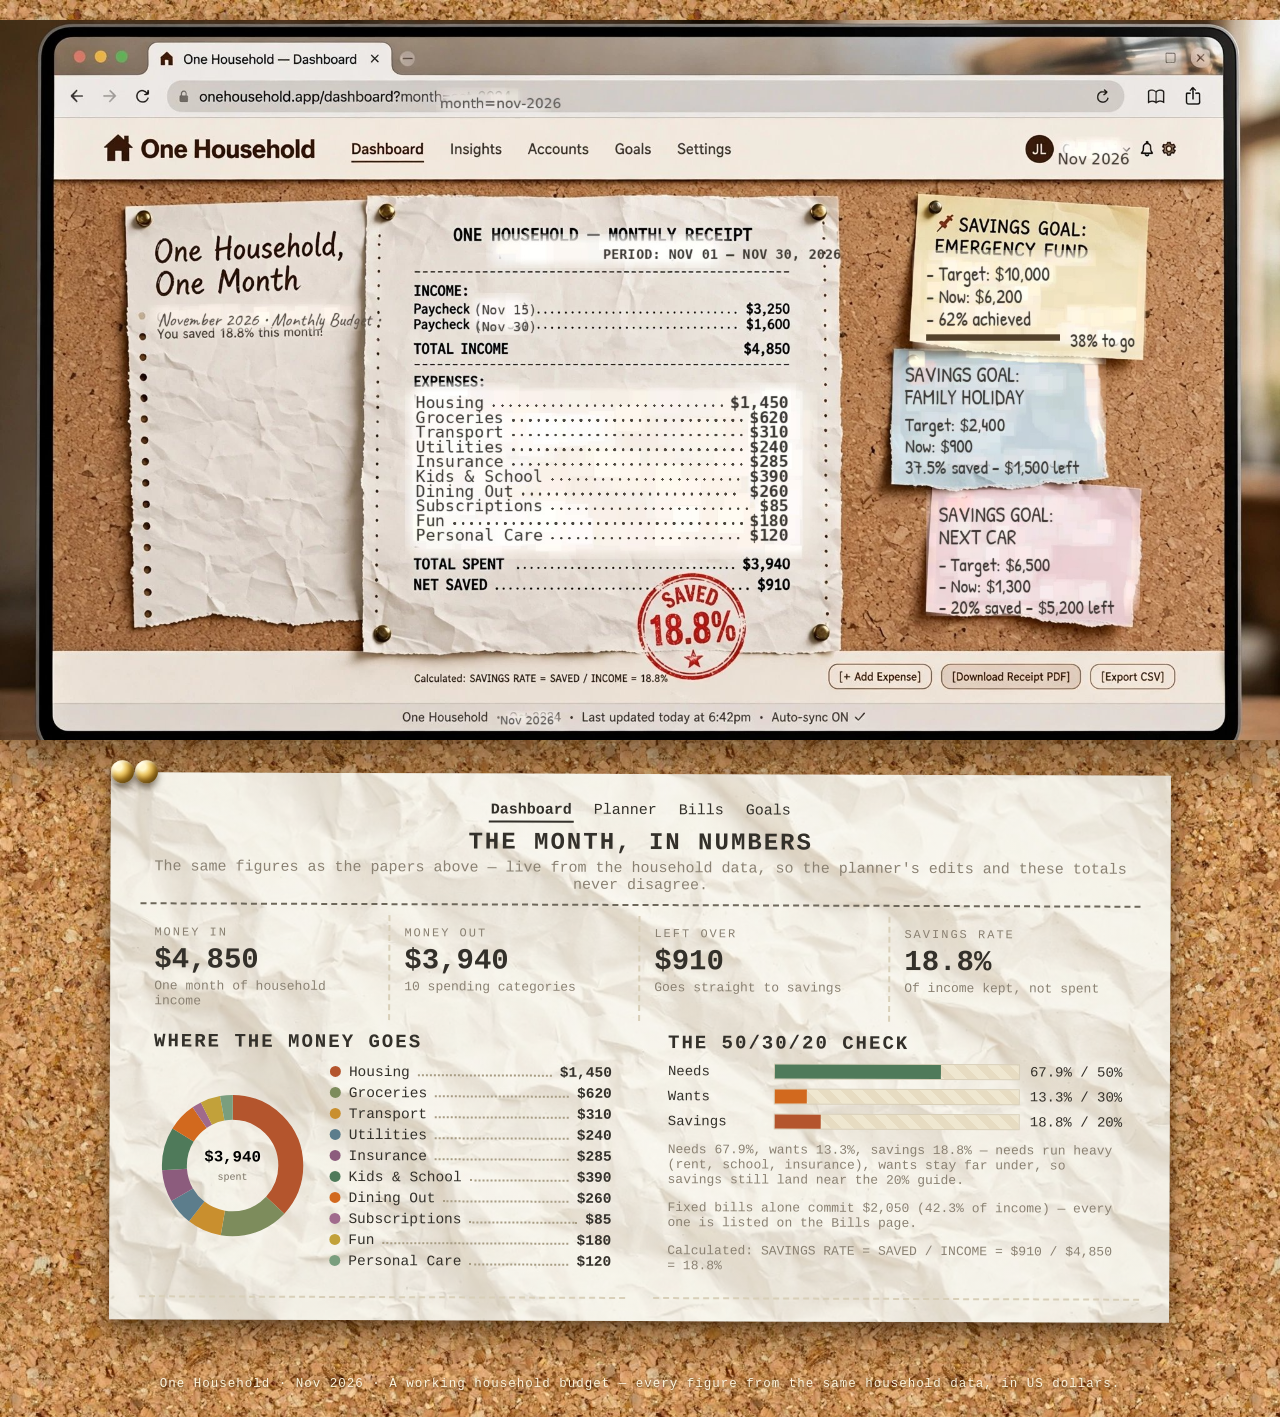
==== commit b346c0f6: "in-image edited scene from Lisa upload" ====
--- a/index.html
+++ b/index.html
@@ -8,30 +8,14 @@
 </head>
 <body>
 <!-- The dashboard IS the approved design: the original scene, used as-is.
-     The numbers printed on its papers that belonged to the mockup's own
-     example (period, expense rows, goal notes) are covered by live patches
-     carrying this household's real figures from data.js. The totals printed
-     in the scene itself — $4,850 in, $3,940 out, $910 saved, 18.8% — already
-     are this household's numbers. -->
+     Its papers were reprinted in the image itself with this household's
+     real figures (period Nov 2026, the ten brief categories, the three
+     brief goals), so the scene is one static photograph — no overlays.
+     The live figures live in the sheet below and in the Planner. -->
 <div class="stage" id="stage">
   <img src="assets/dashboard-scene.jpg" alt="One Household dashboard: a laptop on a cork board showing the monthly receipt, a notebook page and three savings goal notes">
   <a class="hot" style="left:28.6%; top:10.6%; width:7.6%; height:4.6%" href="index.html" aria-label="Dashboard"></a>
   <a class="hot" style="left:49.6%; top:10.6%; width:5.4%; height:4.6%" href="goals.html" aria-label="Goals"></a>
-
-  <div class="ov patch-hard flex-c" id="ov-period" style="left:36.0%; top:31.2%; width:23.0%; height:3.6%">PERIOD: NOV 01 — NOV 30, 2026</div>
-
-  <div class="ov patch-paper" style="left:31.4%; top:38.1%; width:30.7%; height:6.0%; padding:.35cqw .45cqw">
-    <div class="rline"><span>Paycheck (Nov 15)</span><span class="leader"></span><span class="amt">$3,250</span></div>
-    <div class="rline"><span>Paycheck (Nov 30)</span><span class="leader"></span><span class="amt">$1,600</span></div>
-  </div>
-
-  <div class="ov patch-hard" id="ov-expenses" style="left:31.0%; top:51.9%; width:31.7%; padding:.3cqw .45cqw"></div>
-
-  <div class="ov patch-paper flex-c" id="ov-month" style="left:11.0%; top:39.6%; width:18.6%; height:3.2%; justify-content:flex-start; padding-left:.4cqw">November 2026 • Monthly Budget •</div>
-
-  <div class="ov flex-c" id="ov-cal" style="left:80.6%; top:15.9%; width:6.4%; height:3.2%; background:#f8f3e8; font-family:Arial, sans-serif; font-size:.92cqw; color:#3d3630">Nov 2026 ⌄</div>
-
-  <div id="ov-notes"></div>
 </div>
 
 <div class="sheet-wrap">
@@ -73,26 +57,7 @@
 const needs = M.bucketTotal(d, 'needs'), wants = M.bucketTotal(d, 'wants');
 const rate = M.pct(left, d.income);
 
-// Live patches over the scene's papers, all from the one data object.
-document.getElementById('ov-expenses').innerHTML = d.categories.map(c =>
-  `<div class="rline"><span>${c.name}</span><span class="leader"></span><span class="amt">${M.money(c.amount)}</span></div>`).join('');
-
-const notePos = [
-  'left:71.2%; top:24.2%; width:18.5%; height:23.2%; transform:rotate(-1.2deg); background-color:#f6ebbb',
-  'left:69.7%; top:45.7%; width:17.0%; height:20.0%; transform:rotate(1deg); background-color:#d9eaf8',
-  'left:72.4%; top:64.9%; width:16.8%; height:20.0%; transform:rotate(-.6deg); background-color:#f8e1ec'
-];
-document.getElementById('ov-notes').innerHTML = d.goals.map((g, i) => {
-  const p = M.pct(g.saved, g.target);
-  return `<div class="ov note-ov" style="${notePos[i]}">
-    <h4>Savings goal: ${g.name}</h4>
-    <p>- Target: ${M.money(g.target)}</p>
-    <p>- Now: ${M.money(g.saved)}</p>
-    <p>- ${p.toFixed(1)}% saved · ${M.money(g.target - g.saved)} left</p>
-  </div>`;
-}).join('');
-
-// Live data section below the scene.
+// Live data section below the scene (the scene itself is a static image).
 document.getElementById('summary-cards').innerHTML = [
   ['Money in', M.money(d.income), 'One month of household income'],
   ['Money out', M.money(out), d.categories.length + ' spending categories'],
--- a/style.css
+++ b/style.css
@@ -176,7 +176,7 @@
 .note-card .bar { height: 9px; background: rgba(255, 255, 255, .65); border: 1px solid rgba(51, 48, 42, .35); margin: 9px 0 5px; }
 .note-card .bar > div { height: 100%; background: rgba(51, 48, 42, .85); }
 
-/* ---------- the dashboard stage: the approved scene itself, with live patches ---------- */
+/* ---------- the dashboard stage: the approved scene itself, one static image ---------- */
 .stage {
   position: relative; container-type: inline-size;
   max-width: 1400px; margin: 20px auto 10px;
@@ -184,39 +184,6 @@
 }
 .stage > img { width: 100%; display: block; }
 .stage .hot { position: absolute; display: block; }
-.ov { position: absolute; font-family: var(--mono); color: #2e2a24; }
-.ov .rline { padding: .16cqw 0; font-size: .99cqw; line-height: 1.25; }
-.patch-hard {
-  background-image:
-    linear-gradient(rgba(255, 253, 244, .18), rgba(255, 253, 244, .18)),
-    url('assets/paper.jpg');
-  background-size: auto, 58cqw auto;
-  -webkit-mask-image: radial-gradient(ellipse 88% 88% at 50% 50%, #000 86%, transparent 99%);
-  mask-image: radial-gradient(ellipse 88% 88% at 50% 50%, #000 86%, transparent 99%);
-}
-.ov .rline .leader { border-bottom: 2px dotted rgba(90, 82, 66, .75); }
-.patch-paper {
-  background-image:
-    linear-gradient(rgba(255, 253, 244, .38), rgba(255, 253, 244, .38)),
-    url('assets/paper.jpg');
-  background-size: auto, 58cqw auto;
-  -webkit-mask-image: radial-gradient(ellipse 78% 78% at 50% 50%, #000 58%, transparent 98%);
-  mask-image: radial-gradient(ellipse 78% 78% at 50% 50%, #000 58%, transparent 98%);
-}
-.flex-c { display: flex; align-items: center; justify-content: center; }
-#ov-period { font-weight: bold; font-size: .92cqw; letter-spacing: .13em; white-space: nowrap; }
-#ov-month { font-family: var(--hand); font-size: 1.35cqw; color: #3d3630; white-space: nowrap; }
-.note-ov {
-  padding: .75cqw .85cqw;
-  background-image:
-    linear-gradient(rgba(255, 255, 255, .22), rgba(255, 255, 255, .22)),
-    url('assets/paper.jpg');
-  background-size: auto, 34cqw auto;
-  -webkit-mask-image: radial-gradient(ellipse 82% 82% at 50% 50%, #000 82%, transparent 99%);
-  mask-image: radial-gradient(ellipse 82% 82% at 50% 50%, #000 82%, transparent 99%);
-}
-.note-ov h4 { margin: 0 0 .5cqw; font-size: 1.04cqw; text-transform: uppercase; letter-spacing: .04em; line-height: 1.3; }
-.note-ov p { margin: .28cqw 0; font-size: .94cqw; }
 .pills-in-sheet { display: flex; gap: 18px; justify-content: center; flex-wrap: wrap; margin-bottom: 6px; }
 .pills-in-sheet a { color: var(--ink); text-decoration: none; font-size: 15px; padding: 2px 2px; }
 .pills-in-sheet a.active { font-weight: bold; border-bottom: 2px solid var(--ink); }
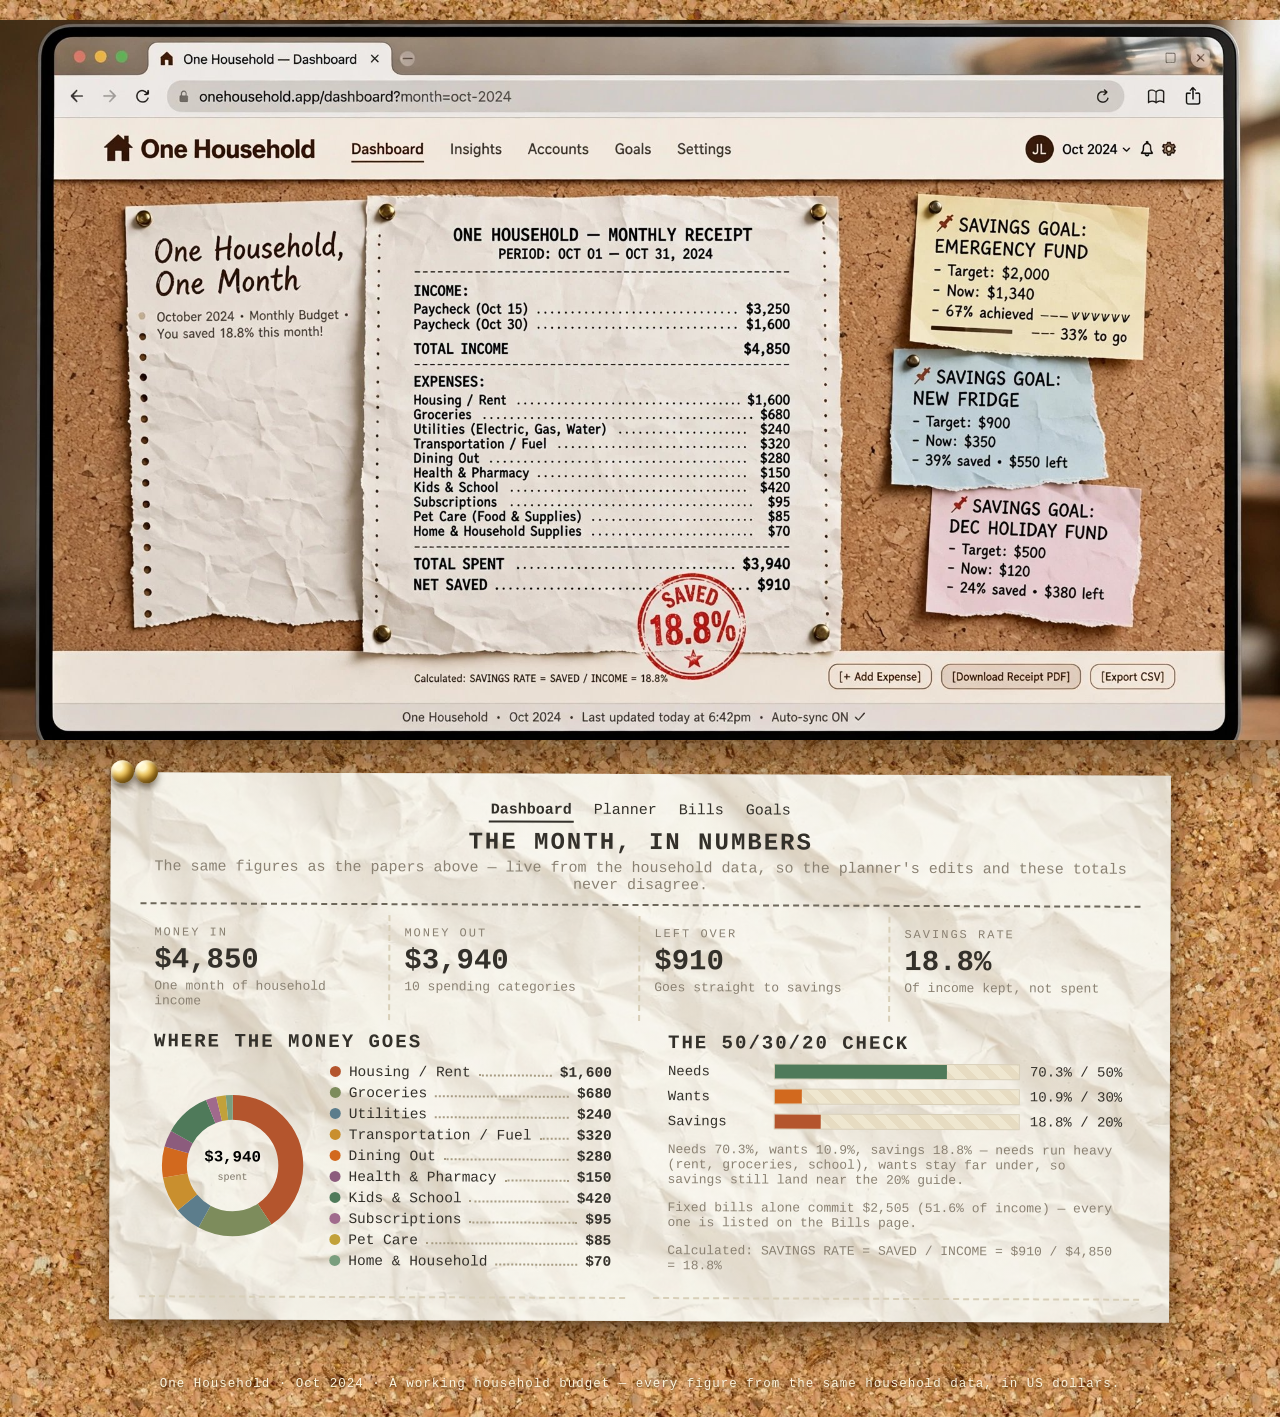
==== commit 83be2fcd: "original image untouched, data follows image" ====
--- a/index.html
+++ b/index.html
@@ -7,13 +7,12 @@
 <link rel="stylesheet" href="style.css">
 </head>
 <body>
-<!-- The dashboard IS the approved design: the original scene, used as-is.
-     Its papers were reprinted in the image itself with this household's
-     real figures (period Nov 2026, the ten brief categories, the three
-     brief goals), so the scene is one static photograph — no overlays.
-     The live figures live in the sheet below and in the Planner. -->
+<!-- The dashboard IS the approved design: Lisa's original scene file,
+     byte for byte, zero edits (final decision 27 Nov 2026). The site's
+     data follows the picture — October 2024, the ten printed categories,
+     the three printed goals — see data.js. -->
 <div class="stage" id="stage">
-  <img src="assets/dashboard-scene.jpg" alt="One Household dashboard: a laptop on a cork board showing the monthly receipt, a notebook page and three savings goal notes">
+  <img src="assets/dashboard-scene.webp" alt="One Household dashboard: a laptop on a cork board showing the monthly receipt, a notebook page and three savings goal notes">
   <a class="hot" style="left:28.6%; top:10.6%; width:7.6%; height:4.6%" href="index.html" aria-label="Dashboard"></a>
   <a class="hot" style="left:49.6%; top:10.6%; width:5.4%; height:4.6%" href="goals.html" aria-label="Goals"></a>
 </div>
@@ -48,7 +47,7 @@
     </div>
   </main>
 </div>
-<footer class="board-foot">One Household · Nov 2026 · A working household budget — every figure from the same household data, in US dollars.</footer>
+<footer class="board-foot">One Household · Oct 2024 · A working household budget — every figure from the same household data, in US dollars.</footer>
 
 <script src="data.js"></script>
 <script>
@@ -92,7 +91,7 @@
     <span>${actual.toFixed(1)}% / ${r[2]}%</span></div>`;
 }).join('');
 document.getElementById('rule-verdict').textContent =
-  `Needs ${M.pct(needs, d.income).toFixed(1)}%, wants ${M.pct(wants, d.income).toFixed(1)}%, savings ${rate.toFixed(1)}% — needs run heavy (rent, school, insurance), wants stay far under, so savings still land near the 20% guide.`;
+  `Needs ${M.pct(needs, d.income).toFixed(1)}%, wants ${M.pct(wants, d.income).toFixed(1)}%, savings ${rate.toFixed(1)}% — needs run heavy (rent, groceries, school), wants stay far under, so savings still land near the 20% guide.`;
 const fixedTotal = d.bills.reduce((s, b) => s + b.amount, 0);
 document.getElementById('fixed-note').textContent =
   `Fixed bills alone commit ${M.money(fixedTotal)} (${M.pct(fixedTotal, d.income).toFixed(1)}% of income) — every one is listed on the Bills page.`;
